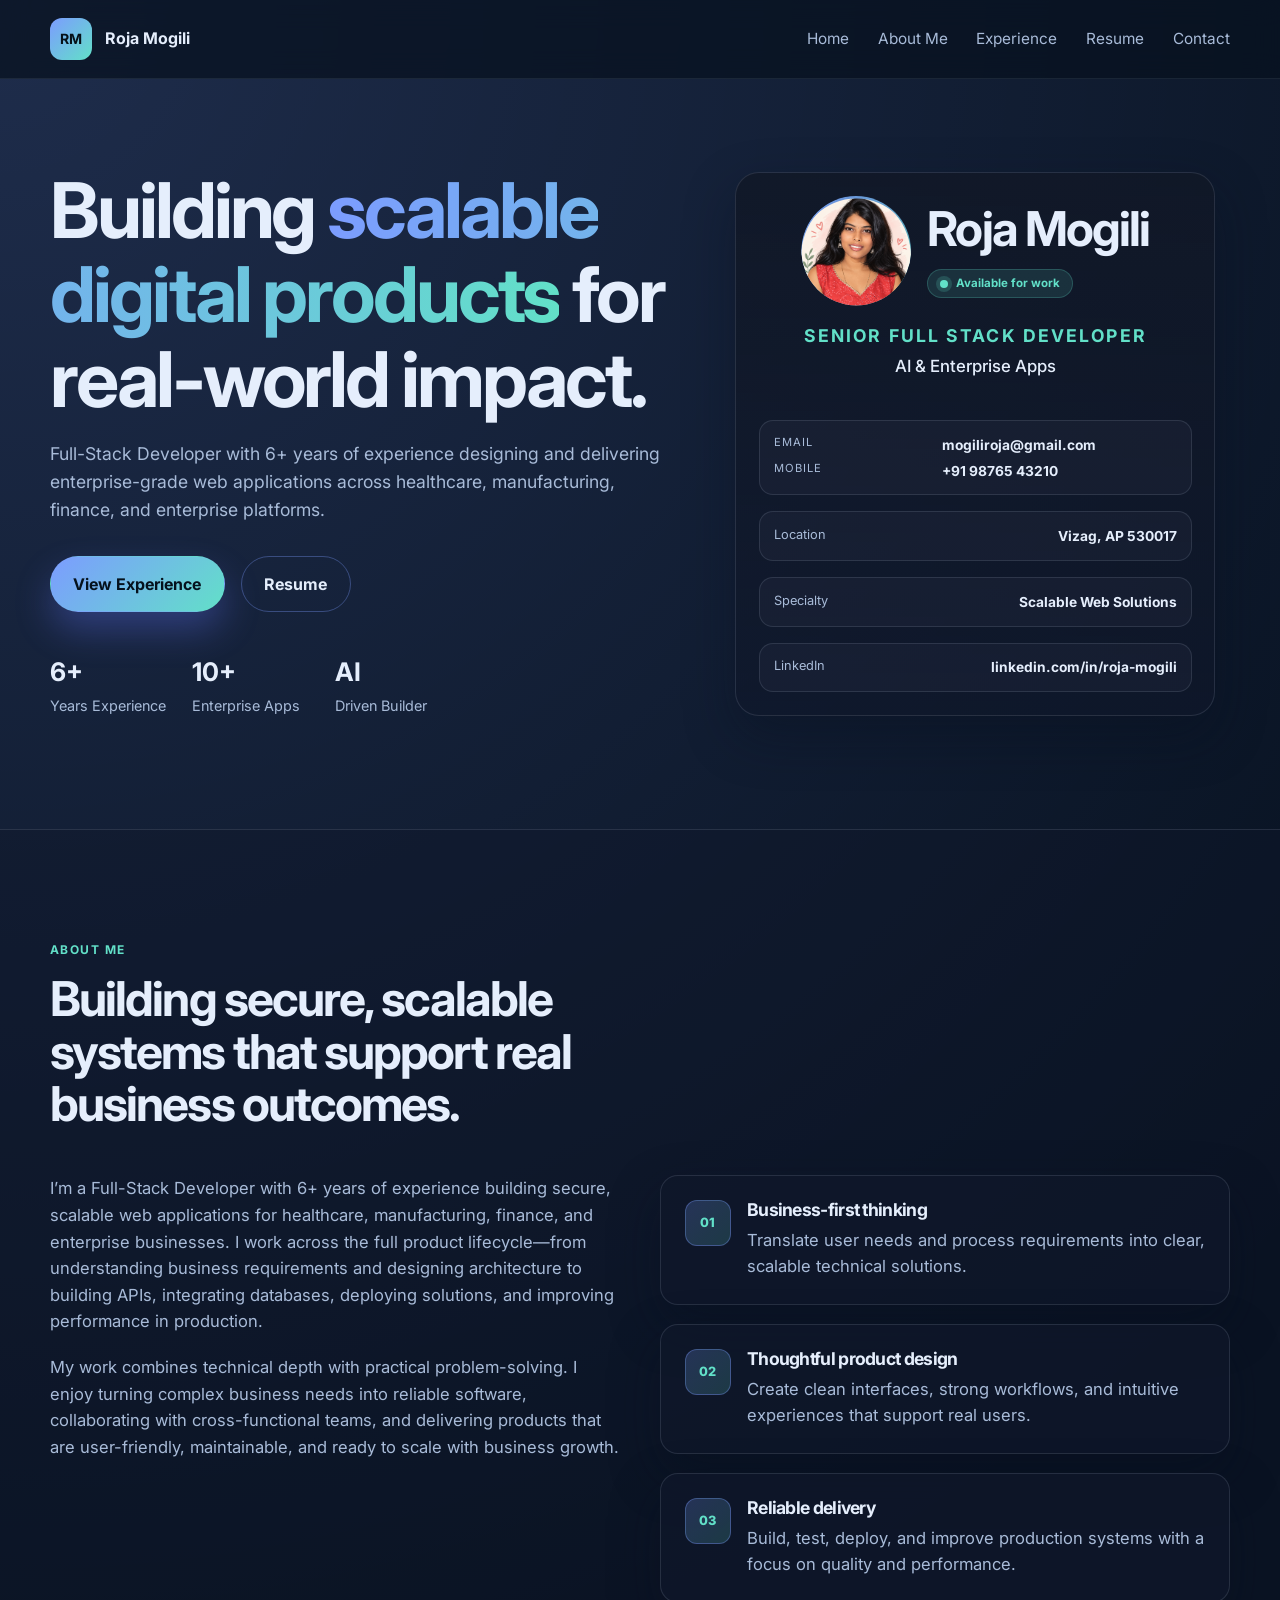
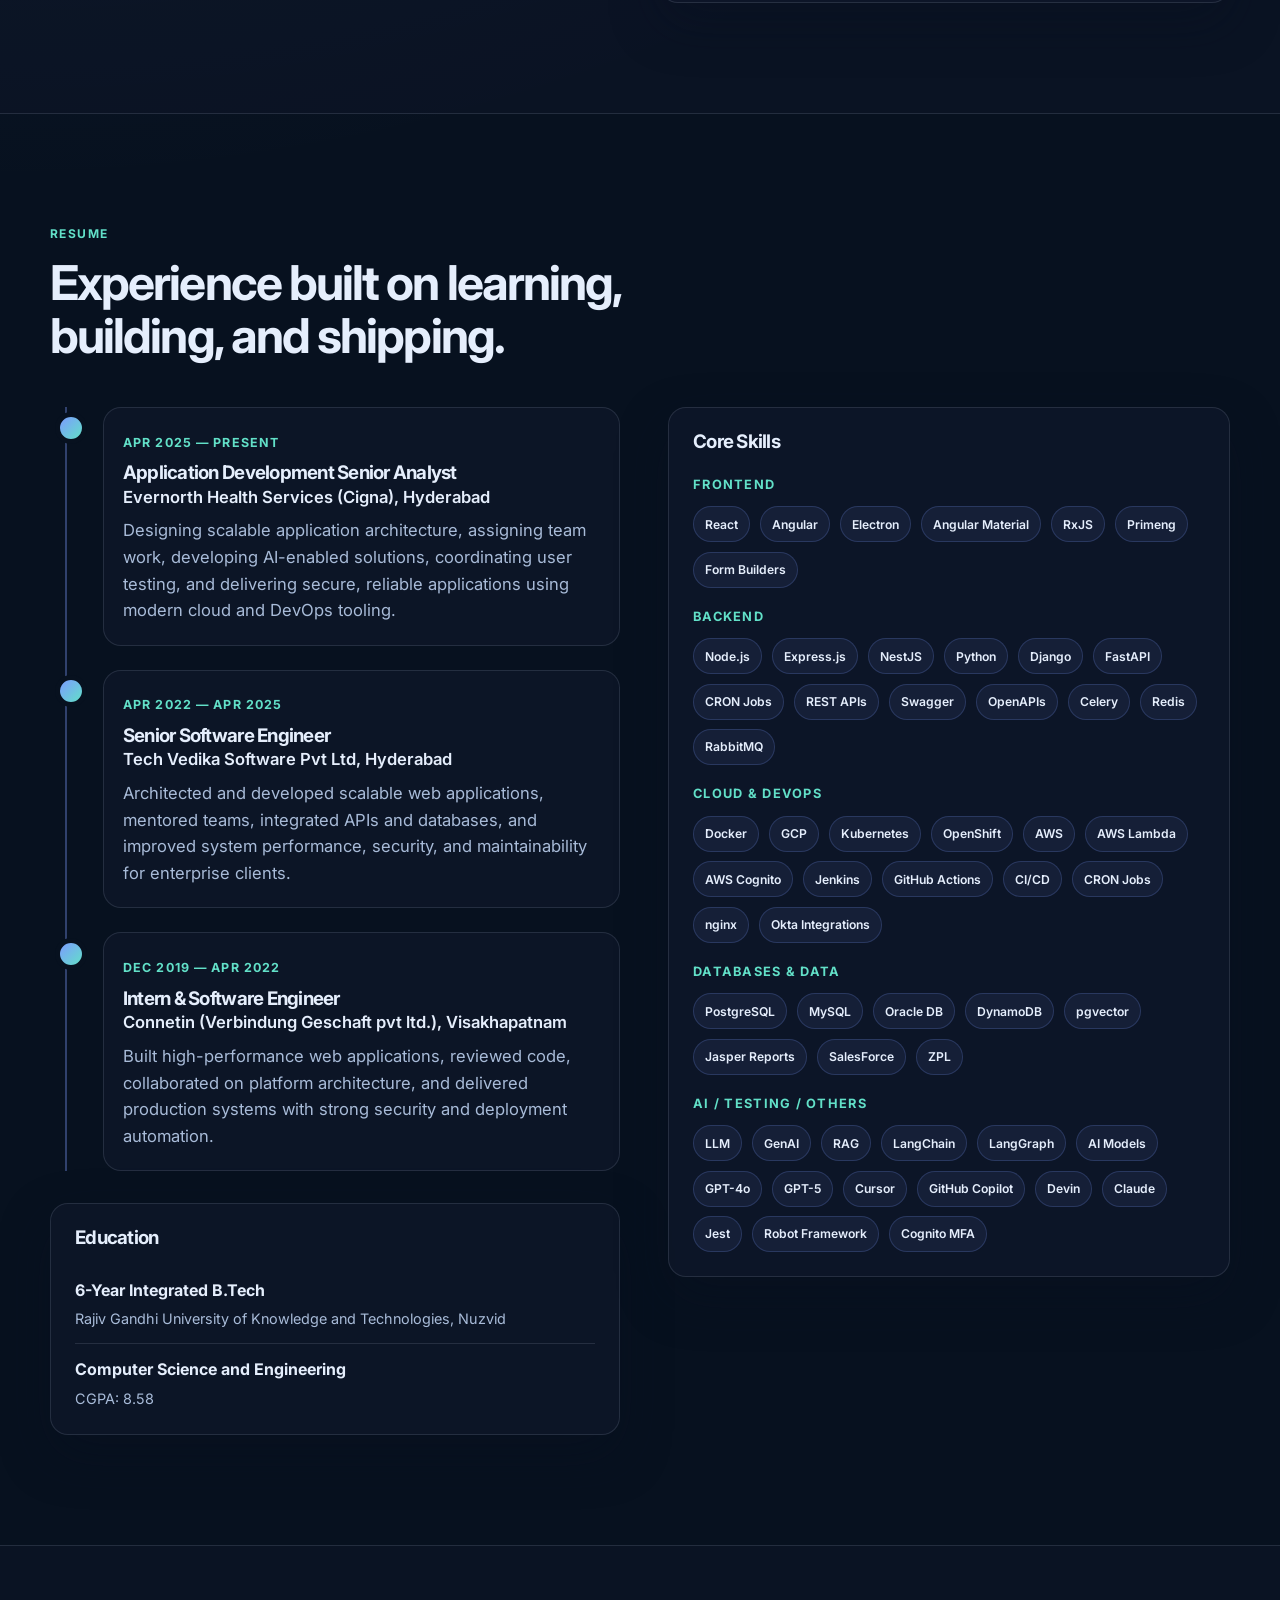
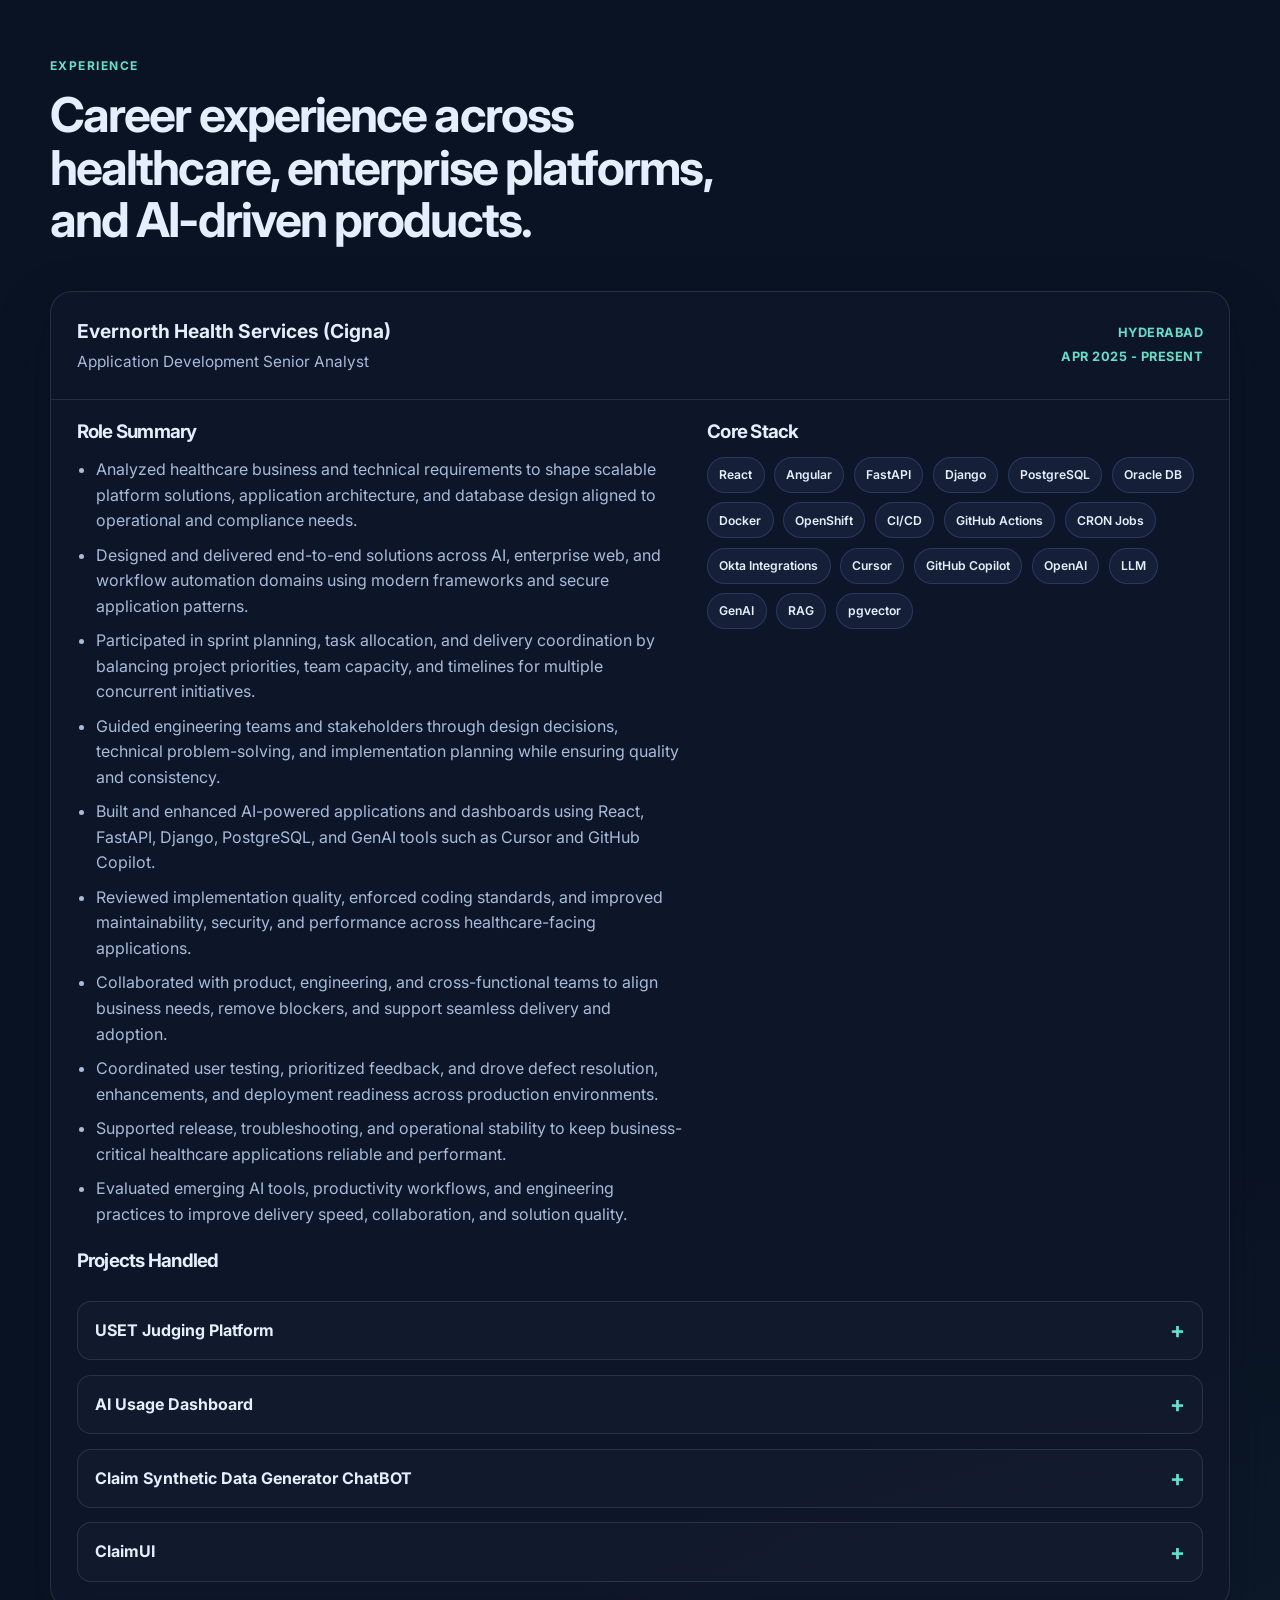
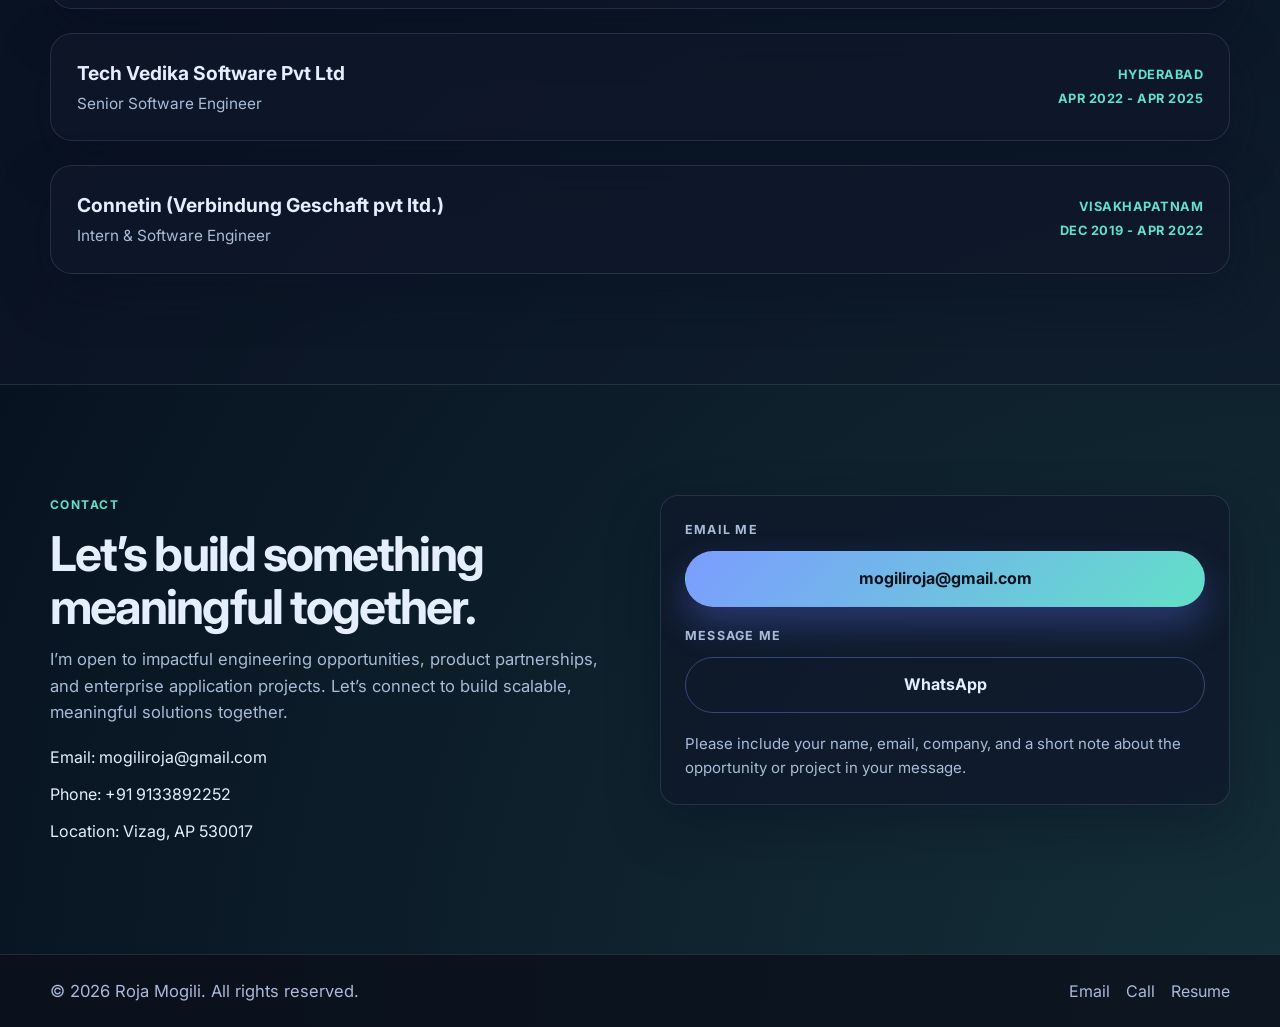
==== index.html @ 39ee2a6b "portfolio changes" ====
<!DOCTYPE html>
<html lang="en">
  <head>
    <meta charset="UTF-8" />
    <meta name="viewport" content="width=device-width, initial-scale=1.0" />
    <meta
      name="description"
      content="Professional portfolio website for a software developer and problem solver."
    />
    <title>Roja Mogili | Portfolio</title>
    <link rel="preconnect" href="https://fonts.googleapis.com" />
    <link rel="preconnect" href="https://fonts.gstatic.com" crossorigin />
    <link
      href="https://fonts.googleapis.com/css2?family=Inter:wght@400;500;600;700;800;900&display=swap"
      rel="stylesheet"
    />
    <link rel="stylesheet" href="styles.css" />
  </head>
  <body>
    <div class="page-shell">
      <header class="site-header">
        <div class="container nav-wrap">
          <a href="#home" class="brand" aria-label="Home">
            <span class="brand-mark">RM</span>
            <span class="brand-text">Roja Mogili</span>
          </a>

          <button class="nav-toggle" aria-label="Toggle menu" aria-expanded="false">
            <span></span>
            <span></span>
            <span></span>
          </button>

          <nav class="site-nav" aria-label="Main navigation">
            <a href="#home">Home</a>
            <a href="#about">About Me</a>
            <a href="#experience">Experience</a>
            <a href="#resume">Resume</a>
            <a href="#contact">Contact</a>
          </nav>
        </div>
      </header>

      <main>
        <section id="home" class="hero section">
          <div class="container hero-grid">
            <div class="hero-copy reveal">
              <h1>
                Building
                <span class="gradient-text">scalable digital products</span>
                for real-world impact.
              </h1>
              <p class="lead">
                Full-Stack Developer with 6+ years of experience designing and delivering
                enterprise-grade web applications across healthcare, manufacturing,
                finance, and enterprise platforms.
              </p>
              <div class="cta-row">
                <a class="button primary" href="#experience">View Experience</a>
                <a class="button secondary" href="files/Roja Mogili Resume.pdf" target="_blank" rel="noopener noreferrer">Resume</a>
              </div>
              <ul class="mini-stats" aria-label="Quick stats">
                <li><strong>6+</strong><span>Years Experience</span></li>
                <li><strong>10+</strong><span>Enterprise Apps</span></li>
                <li><strong>AI</strong><span>Driven Builder</span></li>
              </ul>
            </div>

            <div class="hero-card reveal">
              <div class="profile-card">
                <div class="profile-identity">
                  <div class="avatar-wrap">
                    <div class="avatar-circle">
                      <img
                        src="files/profile.png"
                        alt="Roja Mogili profile"
                        class="avatar-image"
                      />
                    </div>
                  </div>
                  <div class="profile-text-wrap">
                    <h2>Roja Mogili</h2>
                    <span class="profile-badge">
                      <span class="status-dot"></span>
                      Available for work
                    </span>
                  </div>
                </div>
                <div class="hero-role-wrap">
                    <p class="eyebrow hero-role">Senior Full Stack Developer</p>
                    <p class="hero-subrole mb-25">AI &amp; Enterprise Apps</p>
                </div>
                <div class="card-details">
                  <div class="communication-card">
                    <div class="communication-pair">
                      <div>
                        <small>Email</small>
                        <small>Mobile</small>
                      </div>
                      <div>
                        <strong>mogiliroja@gmail.com</strong>
                        <strong>+91 98765 43210</strong>
                      </div>
                    </div>
                  </div>
                  <div>
                    <span>Location</span>
                    <strong>Vizag, AP 530017</strong>
                  </div>
                  <div>
                    <span>Specialty</span>
                    <strong>Scalable Web Solutions</strong>
                  </div>
                  <div>
                    <span>LinkedIn</span>
                    <strong>linkedin.com/in/roja-mogili</strong>
                  </div>
                </div>
              </div>
            </div>
          </div>
        </section>

        <section id="about" class="section alt-section">
          <div class="container">
            <div class="section-heading reveal">
              <p class="eyebrow">About Me</p>
              <h2>Building secure, scalable systems that support real business outcomes.</h2>
            </div>

            <div class="about-grid">
              <div class="about-copy reveal">
                <p>
                  I’m a Full-Stack Developer with 6+ years of experience building secure,
                  scalable web applications for healthcare, manufacturing, finance, and
                  enterprise businesses. I work across the full product lifecycle—from
                  understanding business requirements and designing architecture to building
                  APIs, integrating databases, deploying solutions, and improving performance
                  in production.
                </p>
                <p>
                  My work combines technical depth with practical problem-solving. I enjoy
                  turning complex business needs into reliable software, collaborating with
                  cross-functional teams, and delivering products that are user-friendly,
                  maintainable, and ready to scale with business growth.
                </p>
              </div>

              <div class="about-highlights reveal">
                <div class="highlight-card">
                  <span class="icon">01</span>
                  <div class="highlight-content">
                    <h3>Business-first thinking</h3>
                    <p>Translate user needs and process requirements into clear, scalable technical solutions.</p>
                  </div>
                </div>
                <div class="highlight-card">
                  <span class="icon">02</span>
                  <div class="highlight-content">
                    <h3>Thoughtful product design</h3>
                    <p>Create clean interfaces, strong workflows, and intuitive experiences that support real users.</p>
                  </div>
                </div>
                <div class="highlight-card">
                  <span class="icon">03</span>
                  <div class="highlight-content">
                    <h3>Reliable delivery</h3>
                    <p>Build, test, deploy, and improve production systems with a focus on quality and performance.</p>
                  </div>
                </div>
              </div>
            </div>
          </div>
        </section>

        <section id="resume" class="section">
          <div class="container">
            <div class="section-heading reveal">
              <p class="eyebrow">Resume</p>
              <h2>Experience built on learning, building, and shipping.</h2>
            </div>

            <div class="resume-layout">
              <div class="resume-main reveal">
                <div class="timeline">
                  <div class="timeline-item">
                    <div class="timeline-dot"></div>
                    <div class="timeline-content">
                      <span class="date">Apr 2025 — Present</span>
                      <h3>Application Development Senior Analyst</h3>
                      <p class="company">Evernorth Health Services (Cigna), Hyderabad</p>
                      <p>
                        Designing scalable application architecture, assigning team work,
                        developing AI-enabled solutions, coordinating user testing, and
                        delivering secure, reliable applications using modern cloud and DevOps tooling.
                      </p>
                    </div>
                  </div>

                  <div class="timeline-item">
                    <div class="timeline-dot"></div>
                    <div class="timeline-content">
                      <span class="date">Apr 2022 — Apr 2025</span>
                      <h3>Senior Software Engineer</h3>
                      <p class="company">Tech Vedika Software Pvt Ltd, Hyderabad</p>
                      <p>
                        Architected and developed scalable web applications, mentored teams,
                        integrated APIs and databases, and improved system performance, security,
                        and maintainability for enterprise clients.
                      </p>
                    </div>
                  </div>

                  <div class="timeline-item">
                    <div class="timeline-dot"></div>
                    <div class="timeline-content">
                      <span class="date">Dec 2019 — Apr 2022</span>
                      <h3>Intern & Software Engineer</h3>
                      <p class="company">Connetin (Verbindung Geschaft pvt ltd.), Visakhapatnam</p>
                      <p>
                        Built high-performance web applications, reviewed code, collaborated on
                        platform architecture, and delivered production systems with strong
                        security and deployment automation.
                      </p>
                    </div>
                  </div>
                </div>

                <div class="education-card">
                  <h3>Education</h3>
                  <div class="education-item">
                    <strong>6-Year Integrated B.Tech</strong>
                    <span>Rajiv Gandhi University of Knowledge and Technologies, Nuzvid</span>
                  </div>
                  <div class="education-item">
                    <strong>Computer Science and Engineering</strong>
                    <span>CGPA: 8.58</span>
                  </div>
                </div>
              </div>

              <aside class="resume-side reveal">
                <div class="skill-box">
                  <h3>Core Skills</h3>

                  <div class="skill-groups">
                    <div class="skill-group">
                      <h4>Frontend</h4>
                      <div class="tags">
                        <span>React</span>
                        <span>Angular</span>
                        <span>Electron</span>
                        <span>Angular Material</span>
                        <span>RxJS</span>
                        <span>Primeng</span>
                        <span>Form Builders</span>
                      </div>
                    </div>

                    <div class="skill-group">
                      <h4>Backend</h4>
                      <div class="tags">
                        <span>Node.js</span>
                        <span>Express.js</span>
                        <span>NestJS</span>
                        <span>Python</span>
                        <span>Django</span>
                        <span>FastAPI</span>
                        <span>CRON Jobs</span>
                        <span>REST APIs</span>
                        <span>Swagger</span>
                        <span>OpenAPIs</span>
                        <span>Celery</span>
                        <span>Redis</span>
                        <span>RabbitMQ</span>
                      </div>
                    </div>

                    <div class="skill-group">
                      <h4>Cloud & DevOps</h4>
                      <div class="tags">
                        <span>Docker</span>
                        <span>GCP</span>
                        <span>Kubernetes</span>
                        <span>OpenShift</span>
                        <span>AWS</span>
                        <span>AWS Lambda</span>
                        <span>AWS Cognito</span>
                        <span>Jenkins</span>
                        <span>GitHub Actions</span>
                        <span>CI/CD</span>
                        <span>CRON Jobs</span>
                        <span>nginx</span>
                        <span>Okta Integrations</span>
                      </div>
                    </div>

                    <div class="skill-group">
                      <h4>Databases & Data</h4>
                      <div class="tags">
                        <span>PostgreSQL</span>
                        <span>MySQL</span>
                        <span>Oracle DB</span>
                        <span>DynamoDB</span>
                        <span>pgvector</span>
                        <span>Jasper Reports</span>
                        <span>SalesForce</span>
                        <span>ZPL</span>
                      </div>
                    </div>

                    <div class="skill-group">
                      <h4>AI / Testing / Others</h4>
                      <div class="tags">
                        <span>LLM</span>
                        <span>GenAI</span>
                        <span>RAG</span>
                        <span>LangChain</span>
                        <span>LangGraph</span>
                        <span>AI Models</span>
                        <span>GPT-4o</span>
                        <span>GPT-5</span>
                        <span>Cursor</span>
                        <span>GitHub Copilot</span>
                        <span>Devin</span>
                        <span>Claude</span>
                        <span>Jest</span>
                        <span>Robot Framework</span>
                        <span>Cognito MFA</span>
                      </div>
                    </div>
                  </div>
                </div>
              </aside>
            </div>
          </div>
        </section>

        <section id="experience" class="section alt-section">
          <div class="container">
            <div class="section-heading reveal">
              <p class="eyebrow">Experience</p>
              <h2>Career experience across healthcare, enterprise platforms, and AI-driven products.</h2>
            </div>

            <div class="experience-list">
              <article class="company-card reveal open">
                <button class="company-header" type="button" aria-expanded="true">
                  <div>
                    <span class="company-name">Evernorth Health Services (Cigna)</span>
                    <span class="company-role">Application Development Senior Analyst</span>
                  </div>
                  <div class="company-meta">
                    <span>Hyderabad</span>
                    <span>Apr 2025 - Present</span>
                  </div>
                </button>

                <div class="company-details">
                  <div class="detail-top">
                    <div class="summary-block">
                      <h3>Role Summary</h3>
                      <ul>
                        <li>Analyzed healthcare business and technical requirements to shape scalable platform solutions, application architecture, and database design aligned to operational and compliance needs.</li>
                        <li>Designed and delivered end-to-end solutions across AI, enterprise web, and workflow automation domains using modern frameworks and secure application patterns.</li>
                        <li>Participated in sprint planning, task allocation, and delivery coordination by balancing project priorities, team capacity, and timelines for multiple concurrent initiatives.</li>
                        <li>Guided engineering teams and stakeholders through design decisions, technical problem-solving, and implementation planning while ensuring quality and consistency.</li>
                        <li>Built and enhanced AI-powered applications and dashboards using React, FastAPI, Django, PostgreSQL, and GenAI tools such as Cursor and GitHub Copilot.</li>
                        <li>Reviewed implementation quality, enforced coding standards, and improved maintainability, security, and performance across healthcare-facing applications.</li>
                        <li>Collaborated with product, engineering, and cross-functional teams to align business needs, remove blockers, and support seamless delivery and adoption.</li>
                        <li>Coordinated user testing, prioritized feedback, and drove defect resolution, enhancements, and deployment readiness across production environments.</li>
                        <li>Supported release, troubleshooting, and operational stability to keep business-critical healthcare applications reliable and performant.</li>
                        <li>Evaluated emerging AI tools, productivity workflows, and engineering practices to improve delivery speed, collaboration, and solution quality.</li>
                      </ul>
                    </div>

                    <div class="summary-block">
                      <h3>Core Stack</h3>
                      <div class="tags">
                        <span>React</span>
                        <span>Angular</span>
                        <span>FastAPI</span>
                        <span>Django</span>
                        <span>PostgreSQL</span>
                        <span>Oracle DB</span>
                        <span>Docker</span>
                        <span>OpenShift</span>
                        <span>CI/CD</span>
                        <span>GitHub Actions</span>
                        <span>CRON Jobs</span>
                        <span>Okta Integrations</span>
                        <span>Cursor</span>
                        <span>GitHub Copilot</span>
                        <span>OpenAI</span>
                        <span>LLM</span>
                        <span>GenAI</span>
                        <span>RAG</span>
                        <span>pgvector</span>
                      </div>
                    </div>
                  </div>

                  <div class="project-panel">
                    <h3>Projects Handled</h3>

                    <div class="project-accordion">
                      <button class="project-toggle" type="button" aria-expanded="false">
                        USET Judging Platform
                      </button>
                      <div class="project-body">
                        <p>
                          USET is an organization-wide event evaluation platform designed to streamline hackathon and
                          event management. It enables admins to create events, manage teams, configure evaluation criteria,
                          and oversee judging workflows, while teams submit project details and judges score submissions using
                          a secure rubric-based process. The platform brings structure, transparency, and accountability to the full event lifecycle.
                        </p>
                        <div class="tags small-tags">
                          <span>React</span>
                          <span>FastAPI</span>
                          <span>Okta Integrations</span>
                          <span>PostgreSQL</span>
                          <span>Docker</span>
                          <span>OpenShift</span>
                          <span>CI/CD</span>
                          <span>CRON Jobs</span>
                          <span>GitHub Actions</span>
                          <span>Cursor</span>
                          <span>GitHub Copilot</span>
                        </div>
                      </div>
                    </div>

                    <div class="project-accordion">
                      <button class="project-toggle" type="button" aria-expanded="false">
                        AI Usage Dashboard
                      </button>
                      <div class="project-body">
                        <p>
                          This dashboard gives organizations visibility into AI tool adoption and productivity across their development teams.
                          It tracks usage metrics for tools such as Cursor, GitHub Copilot, Devin, Claude, and other assistant platforms,
                          while capturing Jira activity, token and session usage, and associated costs. It supports team-level and manager-level
                          reporting to measure productivity gains and optimize AI spending decisions.
                        </p>
                        <div class="tags small-tags">
                          <span>React</span>
                          <span>FastAPI</span>
                          <span>PostgreSQL</span>
                          <span>Docker</span>
                          <span>OpenShift</span>
                          <span>CI/CD</span>
                          <span>GitHub Actions</span>
                          <span>CRON Jobs</span>
                          <span>Cursor</span>
                          <span>GitHub Copilot</span>
                        </div>
                      </div>
                    </div>

                    <div class="project-accordion">
                      <button class="project-toggle" type="button" aria-expanded="false">
                        Claim Synthetic Data Generator ChatBOT
                      </button>
                      <div class="project-body">
                        <p>
                          This AI-powered healthcare solution generates realistic synthetic claims data based on user prompts while maintaining
                          HIPAA-aligned privacy standards. It creates synthetic member, provider, and claim records for testing and development,
                          helping teams build and validate healthcare workflows without using real patient data. The solution uses LLMs, retrieval
                          augmentation, and GenAI workflows to deliver context-aware and customized synthetic claim scenarios.
                        </p>
                        <div class="tags small-tags">
                          <span>Django</span>
                          <span>OpenShift</span>
                          <span>Docker</span>
                          <span>CI/CD</span>
                          <span>PostgreSQL</span>
                          <span>pgvector</span>
                          <span>RAG</span>
                          <span>OpenAPIs</span>
                          <span>LLM</span>
                          <span>GenAI</span>
                          <span>LangChain</span>
                          <span>LangGraph</span>
                          <span>GPT-4o</span>
                          <span>GPT-5</span>
                          <span>GitHub Actions</span>
                          <span>Cursor</span>
                          <span>GitHub Copilot</span>
                        </div>
                      </div>
                    </div>

                    <div class="project-accordion">
                      <button class="project-toggle" type="button" aria-expanded="false">
                        ClaimUI
                      </button>
                      <div class="project-body">
                        <p>
                          ClaimUI is a healthcare claims management platform focused on accurate claim creation, processing, and status tracking.
                          It handles member and provider information, supports accepted, rejected, and resubmission flows, and ensures workflows align
                          with HIPAA compliance requirements. It streamlines operations for healthcare claim teams while improving transparency and claim accuracy.
                        </p>
                        <div class="tags small-tags">
                          <span>Angular</span>
                          <span>Django</span>
                          <span>PostgreSQL</span>
                          <span>Oracle DB</span>
                          <span>Docker</span>
                          <span>OpenShift</span>
                          <span>Okta Integrations</span>
                          <span>Form Builders</span>
                          <span>Robot Framework</span>
                          <span>GitHub Copilot</span>
                        </div>
                      </div>
                    </div>
                  </div>
                </div>
              </article>

              <article class="company-card reveal">
                <button class="company-header" type="button" aria-expanded="false">
                  <div>
                    <span class="company-name">Tech Vedika Software Pvt Ltd</span>
                    <span class="company-role">Senior Software Engineer</span>
                  </div>
                  <div class="company-meta">
                    <span>Hyderabad</span>
                    <span>Apr 2022 - Apr 2025</span>
                  </div>
                </button>

                <div class="company-details">
                  <div class="detail-top">
                    <div class="summary-block">
                      <h3>Role Summary</h3>
                      <ul>
                        <li>Worked closely with clients and internal teams to translate business requirements into scalable enterprise web solutions and technical delivery plans.</li>
                        <li>Architected and developed robust applications with clean code structure, reusable components, and maintainable backend services across multiple client workflows.</li>
                        <li>Led feature development, technical design discussions, and hands-on implementation for Angular and Node.js-based products with secure integration patterns.</li>
                        <li>Mentored junior developers, supported code quality initiatives, and conducted detailed code reviews to improve consistency, performance, and maintainability.</li>
                        <li>Integrated APIs, cloud services, databases, and external systems such as AWS Cognito, Lambda, Redis, RabbitMQ, and Salesforce for production-ready solutions.</li>
                        <li>Coordinated task breakdown, delivery tracking, and issue resolution to keep development work aligned with milestones and stakeholder expectations.</li>
                        <li>Optimized application performance, scalability, and operational reliability while maintaining compliance-focused security and deployment standards.</li>
                        <li>Collaborated across teams to resolve technical blockers, validate requirements, and ensure smooth handoff between development, QA, and deployment stages.</li>
                        <li>Supported bug fixes, production troubleshooting, and continuous improvement activities that enhanced user experience and system stability.</li>
                        <li>Evaluated new tools and engineering practices to improve delivery efficiency, reduce effort, and strengthen enterprise solution quality.</li>
                      </ul>
                    </div>

                    <div class="summary-block">
                      <h3>Core Stack</h3>
                      <div class="tags">
                        <span>Angular</span>
                        <span>Angular Material</span>
                        <span>Node.js</span>
                        <span>Express.js</span>
                        <span>PostgreSQL</span>
                        <span>Redis</span>
                        <span>RabbitMQ</span>
                        <span>Docker</span>
                        <span>Jest</span>
                        <span>AWS Cognito</span>
                        <span>DynamoDB</span>
                        <span>AWS Lambda</span>
                        <span>CRON Jobs</span>
                        <span>Cognito MFA</span>
                        <span>SAML</span>
                        <span>SalesForce</span>
                        <span>Form Builders</span>
                      </div>
                    </div>
                  </div>

                  <div class="project-panel">
                    <h3>Projects Handled</h3>

                    <div class="project-accordion">
                      <button class="project-toggle" type="button" aria-expanded="false">
                        Accushield Dashboard
                      </button>
                      <div class="project-body">
                        <p>
                          Accushield is a visitor and entry management system built for senior living communities,
                          skilled nursing facilities, and hospitals. It streamlines visitor sign-ins, tracks third-party caregivers and vendors,
                          enforces credentialing standards, and improves security and accessibility through seamless web and mobile-friendly workflows.
                          The platform supports compliance-driven operational processes while giving staff better visibility and control over who enters the facility.
                        </p>
                        <div class="tags small-tags">
                          <span>Angular</span>
                          <span>Angular Material</span>
                          <span>Node.js</span>
                          <span>Express.js</span>
                          <span>Redis</span>
                          <span>RabbitMQ</span>
                          <span>PostgreSQL</span>
                          <span>AWS Cognito</span>
                          <span>DynamoDB</span>
                          <span>AWS Lambda</span>
                          <span>CRON Jobs</span>
                          <span>Cognito MFA</span>
                          <span>SAML</span>
                          <span>SalesForce</span>
                          <span>Form Builders</span>
                        </div>
                      </div>
                    </div>

                    <div class="project-accordion">
                      <button class="project-toggle" type="button" aria-expanded="false">
                        Armory (Admin Portal)
                      </button>
                      <div class="project-body">
                        <p>
                          Armory is an administrative portal designed to manage operational workflows, internal forms,
                          and business processes through a streamlined admin experience. It enables teams to configure,
                          monitor, and oversee core operational tasks while maintaining efficient data handling and
                          process visibility across the organization. The portal is built for fast internal operations,
                          better governance, and easier management of day-to-day admin activities.
                        </p>
                        <div class="tags small-tags">
                          <span>Angular</span>
                          <span>Angular Material</span>
                          <span>Node.js</span>
                          <span>Express.js</span>
                          <span>Redis</span>
                          <span>RabbitMQ</span>
                          <span>PostgreSQL</span>
                          <span>Form Builders</span>
                          <span>Sales Force Integration</span>
                          <span>Docker</span>
                        </div>
                      </div>
                    </div>
                  </div>
                </div>
              </article>

              <article class="company-card reveal">
                <button class="company-header" type="button" aria-expanded="false">
                  <div>
                    <span class="company-name">Connetin (Verbindung Geschaft pvt ltd.)</span>
                    <span class="company-role">Intern & Software Engineer</span>
                  </div>
                  <div class="company-meta">
                    <span>Visakhapatnam</span>
                    <span>Dec 2019 - Apr 2022</span>
                  </div>
                </button>

                <div class="company-details">
                  <div class="detail-top">
                    <div class="summary-block">
                      <h3>Role Summary</h3>
                      <ul>
                        <li>Built and maintained scalable full-stack web applications for business and customer-facing platforms while translating requirements into practical, production-ready solutions.</li>
                        <li>Worked on frontend and backend development using React, Angular, Node.js, Django, and database technologies to deliver reliable end-to-end functionality.</li>
                        <li>Participated in requirement understanding, feature planning, and implementation while collaborating closely with cross-functional teams to keep delivery aligned with goals.</li>
                        <li>Reviewed code, supported debugging, and improved application quality by addressing performance, usability, security, and deployment concerns.</li>
                        <li>Integrated APIs, messaging systems, cloud services, and data layers to create resilient and scalable application workflows.</li>
                        <li>Helped maintain deployment pipelines, infrastructure stability, and production support activities while improving operational confidence in projects.</li>
                        <li>Learned and applied best practices in architecture, testing, and software engineering while contributing across multiple application modules.</li>
                        <li>Handled bug fixing, enhancements, and system updates to improve application reliability and maintainability over time.</li>
                        <li>Collaborated with teammates to resolve issues quickly, share technical knowledge, and strengthen the delivery process across the team.</li>
                        <li>Gained hands-on experience in full-stack engineering, team collaboration, and the practical delivery of real-world web products in a growing environment.</li>
                      </ul>
                    </div>

                    <div class="summary-block">
                      <h3>Core Stack</h3>
                      <div class="tags">
                        <span>React</span>
                        <span>TypeScript</span>
                        <span>Angular</span>
                        <span>RxJS</span>
                        <span>Primeng</span>
                        <span>Electron</span>
                        <span>Node.js</span>
                        <span>Express.js</span>
                        <span>NestJS</span>
                        <span>Python</span>
                        <span>Django</span>
                        <span>MySQL</span>
                        <span>PostgreSQL</span>
                        <span>Jasper Reports</span>
                        <span>RabbitMQ</span>
                        <span>Redis</span>
                        <span>Celery</span>
                        <span>CRON Jobs</span>
                        <span>Docker</span>
                        <span>Kubernetes</span>
                        <span>GCP</span>
                        <span>Jenkins</span>
                        <span>Jest</span>
                        <span>CI/CD</span>
                        <span>Keycloak</span>
                        <span>nginx</span>
                        <span>Load Balancer</span>
                      </div>
                    </div>
                  </div>

                  <div class="project-panel">
                    <h3>Projects Handled</h3>

                    <div class="project-accordion">
                      <button class="project-toggle" type="button" aria-expanded="false">
                        Connetin
                      </button>
                      <div class="project-body">
                        <p>
                          Connetin is a company website built to provide a secure and user-friendly digital platform for customers and employees.
                          It includes user registration and login, a dynamic product feed, company information, employee details, a career portal,
                          and secure billing address management. The solution focuses on trust, usability, and streamlined access to business information.
                        </p>
                        <div class="tags small-tags">
                          <span>React</span>
                          <span>TypeScript</span>
                          <span>Python</span>
                          <span>Django</span>
                          <span>MySQL</span>
                          <span>Docker</span>
                          <span>Jenkins</span>
                          <span>GCP</span>
                          <span>Kubernetes</span>
                          <span>nginx</span>
                          <span>Load Balancer</span>
                        </div>
                      </div>
                    </div>

                    <div class="project-accordion">
                      <button class="project-toggle" type="button" aria-expanded="false">
                        ConnetinBot
                      </button>
                      <div class="project-body">
                        <p>
                          ConnetinBot is a full production monitoring and management solution for cylinder manufacturing. It covers the entire lifecycle from
                          raw material procurement and manufacturing stages to sales tracking, helping teams monitor production progress, manage workflows,
                          and maintain end-to-end visibility across the business. The platform brings operational control to manufacturing and supply-chain processes.
                        </p>
                        <div class="tags small-tags">
                          <span>Angular</span>
                          <span>RxJS</span>
                          <span>Primeng</span>
                          <span>Node.js</span>
                          <span>Trail.js</span>
                          <span>NestJS</span>
                          <span>Python</span>
                          <span>Django</span>
                          <span>RabbitMQ</span>
                          <span>Redis</span>
                          <span>Keycloak</span>
                          <span>Celery</span>
                          <span>Jasper Reports</span>
                          <span>ZPL</span>
                          <span>PostgreSQL</span>
                          <span>Docker</span>
                          <span>Jenkins</span>
                          <span>GCP</span>
                          <span>Kubernetes</span>
                        </div>
                      </div>
                    </div>

                    <div class="project-accordion">
                      <button class="project-toggle" type="button" aria-expanded="false">
                        BIS of ConnetinBot
                      </button>
                      <div class="project-body">
                        <p>
                          The BIS Project is a quality testing application designed for cylinder certification. It supports test management,
                          validates product quality against BIS (Bureau of Indian Standards) requirements, and helps teams maintain compliance-driven
                          manufacturing processes. The solution improves traceability and ensures quality standards are consistently reviewed and documented.
                        </p>
                        <div class="tags small-tags">
                          <span>Angular</span>
                          <span>RxJS</span>
                          <span>Primeng</span>
                          <span>NestJS</span>
                          <span>Python</span>
                          <span>Django</span>
                          <span>Docker</span>
                          <span>CI/CD</span>
                          <span>Jenkins</span>
                          <span>GCP</span>
                          <span>Kubernetes</span>
                          <span>PostgreSQL</span>
                        </div>
                      </div>
                    </div>

                    <div class="project-accordion">
                      <button class="project-toggle" type="button" aria-expanded="false">
                        AT/BT Machine Data Sync
                      </button>
                      <div class="project-body">
                        <p>
                          AT/BT Machine Sync is a desktop application built for cylinder manufacturing quality testing. It provides secure authentication and authorization for users,
                          captures live machine test data as soon as an AT/BT test starts, and syncs the results to the central database through APIs connected to a Django backend.
                          The application continuously monitors production testing activity and pushes real-time test details to the BIS application for the specific batch being processed.
                        </p>
                        <p>
                          This enables production teams to view live testing progress, quality status, and batch-level compliance information in one place. If both AT and BT tests pass,
                          the system marks the batch as ready for certification and the batch cylinders can move forward for sale or real-world use. The solution improves traceability,
                          reduces manual data entry, and keeps production and compliance teams aligned in real time.
                        </p>
                        <div class="tags small-tags">
                          <span>Electron</span>
                          <span>Python</span>
                          <span>Django</span>
                          <span>JWT</span>
                          <span>Authorization</span>
                          <span>REST APIs</span>
                          <span>Live Data Sync</span>
                          <span>PostgreSQL</span>
                          <span>Desktop App</span>
                          <span>Production Tracking</span>
                        </div>
                      </div>
                    </div>

                    <div class="project-accordion">
                      <button class="project-toggle" type="button" aria-expanded="false">
                        SA Banking Application
                      </button>
                      <div class="project-body">
                        <p>
                          SA is a banking application built to manage and verify loan documents with greater accuracy and efficiency.
                          It digitizes the document-handling process, reduces manual effort, and helps teams process financial records in a more structured and reliable way.
                        </p>
                        <div class="tags small-tags">
                          <span>Angular</span>
                          <span>Node.js</span>
                          <span>Express.js</span>
                          <span>MySQL</span>
                          <span>Docker</span>
                          <span>CI/CD</span>
                          <span>GCP</span>
                          <span>Kubernetes</span>
                        </div>
                      </div>
                    </div>
                  </div>
                </div>
              </article>
            </div>
          </div>
        </section>

        <section id="contact" class="section contact-section">
          <div class="container contact-grid">
            <div class="contact-copy reveal">
              <p class="eyebrow">Contact</p>
              <h2>Let’s build something meaningful together.</h2>
              <p>
                I’m open to impactful engineering opportunities, product partnerships,
                and enterprise application projects. Let’s connect to build scalable,
                meaningful solutions together.
              </p>
              <ul class="contact-list">
                <li>Email: mogiliroja@gmail.com</li>
                <li>Phone: +91 9133892252</li>
                <li>Location: Vizag, AP 530017</li>
              </ul>
            </div>

            <div class="contact-panel reveal">
              <div class="contact-action">
                <span class="contact-label">Email me</span>
                <a class="button primary" href="mailto:mogiliroja@gmail.com?subject=Portfolio%20Inquiry&body=Hello%20Roja,%0A%0APlease%20share%20the%20details%20about%20the%20role%20or%20project.%0A%0AName:%0AEmail:%0ACompany:%0AProject%20or%20role%20details:%0A">mogiliroja@gmail.com</a>
              </div>

              <div class="contact-action">
                <span class="contact-label">Message me</span>
                <a class="button secondary" href="https://wa.me/919133892252?text=Hello%20Roja,%0A%0AI%20want%20to%20connect%20about%20a%20role%20or%20project.%0A%0AName:%0AEmail:%0ACompany:%0AProject%20details:%0A" target="_blank" rel="noopener noreferrer">WhatsApp</a>
              </div>

              <p class="contact-note">
                Please include your name, email, company, and a short note about the opportunity or project in your message.
              </p>
            </div>
          </div>
        </section>
      </main>

      <footer class="site-footer">
        <div class="container footer-wrap">
          <p>© <span id="year"></span> Roja Mogili. All rights reserved.</p>
          <div class="socials">
            <a href="mailto:mogiliroja@gmail.com">Email</a>
            <a href="tel:+919133892252">Call</a>
            <a href="files/Roja Mogili Resume.pdf" target="_blank" rel="noopener noreferrer">Resume</a>
          </div>
        </div>
      </footer>
    </div>

    <script src="script.js"></script>
  </body>
</html>
---- styles.css ----
:root {
  --bg: #07111f;
  --bg-soft: #0d1b2a;
  --panel: rgba(15, 23, 42, 0.72);
  --panel-strong: #111c2d;
  --card: #111827;
  --line: rgba(148, 163, 184, 0.18);
  --text: #e5eefc;
  --muted: #a8bbd8;
  --primary: #7c9cff;
  --primary-strong: #4f7cff;
  --accent: #62e0c8;
  --highlight: #f9c74f;
  --shadow: 0 20px 50px rgba(8, 15, 31, 0.38);
  --radius-lg: 24px;
  --radius-md: 18px;
  --radius-sm: 12px;
  --container: 1180px;
}

* {
  box-sizing: border-box;
  margin: 0;
  padding: 0;
}

html {
  scroll-behavior: smooth;
}

body {
  font-family: "Inter", sans-serif;
  background:
    radial-gradient(circle at top left, rgba(124, 156, 255, 0.2), transparent 30%),
    radial-gradient(circle at bottom right, rgba(98, 224, 200, 0.15), transparent 25%),
    var(--bg);
  color: var(--text);
  line-height: 1.6;
  overflow-x: hidden;
}

img {
  max-width: 100%;
  display: block;
}

a {
  color: inherit;
  text-decoration: none;
}

button,
input,
textarea {
  font: inherit;
}

.page-shell {
  min-height: 100vh;
}

.container {
  width: min(var(--container), calc(100% - 2rem));
  margin: 0 auto;
}

.section {
  padding: 110px 0;
}

.alt-section {
  background: rgba(15, 23, 42, 0.42);
  border-top: 1px solid var(--line);
  border-bottom: 1px solid var(--line);
}

.section-heading {
  max-width: 680px;
  margin-bottom: 44px;
}

.eyebrow {
  color: var(--accent);
  font-weight: 700;
  letter-spacing: 0.12em;
  text-transform: uppercase;
  font-size: 0.75rem;
  margin-bottom: 14px;
}

.hero-role-wrap {
  display: grid;
  gap: 0.2rem;
}

.hero-role {
  margin: 0;
  font-size: 1.1rem;
  letter-spacing: 0.12em;
}

.hero-subrole {
  margin: 0;
  font-size: 1.05rem;
  font-weight: 500;
  color: var(--text);
}

h1,
h2,
h3 {
  line-height: 1.1;
  letter-spacing: -0.04em;
}

h1 {
  font-size: clamp(2.8rem, 6vw, 5rem);
  margin-bottom: 1.1rem;
}

h2 {
  font-size: clamp(2rem, 4vw, 3rem);
  margin-bottom: 0.8rem;
}

p {
  color: var(--muted);
  font-size: 1.04rem;
}

.gradient-text {
  background: linear-gradient(90deg, var(--primary) 0%, var(--accent) 100%);
  -webkit-background-clip: text;
  background-clip: text;
  color: transparent;
}

.site-header {
  position: sticky;
  top: 0;
  z-index: 30;
  backdrop-filter: blur(14px);
  background: rgba(7, 17, 31, 0.72);
  border-bottom: 1px solid rgba(148, 163, 184, 0.12);
}

.nav-wrap {
  position: relative;
  display: flex;
  align-items: center;
  justify-content: space-between;
  min-height: 78px;
}

.brand {
  display: inline-flex;
  align-items: center;
  gap: 0.8rem;
  font-weight: 700;
}

.brand-mark {
  display: inline-grid;
  place-items: center;
  width: 42px;
  height: 42px;
  border-radius: 12px;
  background: linear-gradient(135deg, var(--primary), var(--accent));
  color: #061119;
  font-size: 0.88rem;
}

.site-nav {
  display: flex;
  align-items: center;
  gap: 1.8rem;
}

.site-nav a {
  font-size: 0.96rem;
  color: var(--muted);
  transition: color 0.25s ease;
}

.site-nav a:hover,
.site-nav a:focus-visible {
  color: var(--text);
}

.nav-toggle {
  display: none;
  flex-direction: column;
  justify-content: center;
  gap: 0.28rem;
  width: 46px;
  height: 46px;
  border: 1px solid var(--line);
  border-radius: 12px;
  background: transparent;
  cursor: pointer;
}

.nav-toggle span {
  display: block;
  width: 22px;
  height: 2px;
  border-radius: 2px;
  margin: 0 auto;
  background: var(--text);
}

.hero {
  padding-top: 90px;
}

.hero-grid {
  display: grid;
  grid-template-columns: 1.1fr 0.9fr;
  align-items: center;
  gap: 3rem;
}

.lead {
  max-width: 620px;
  margin-bottom: 2rem;
  font-size: 1.1rem;
}

.cta-row {
  display: flex;
  flex-wrap: wrap;
  gap: 1rem;
  margin-bottom: 2.5rem;
}

.button {
  display: inline-flex;
  align-items: center;
  justify-content: center;
  padding: 0.88rem 1.4rem;
  border-radius: 999px;
  border: 1px solid transparent;
  font-weight: 700;
  transition: transform 0.22s ease, box-shadow 0.22s ease, border-color 0.22s ease;
}

.button:hover,
.button:focus-visible {
  transform: translateY(-1px);
}

.button.primary {
  background: linear-gradient(135deg, var(--primary), var(--accent));
  color: #05121d;
  box-shadow: 0 18px 36px rgba(99, 117, 255, 0.32);
}

.button.secondary {
  background: transparent;
  border-color: rgba(124, 156, 255, 0.35);
  color: var(--text);
}

.mini-stats {
  list-style: none;
  display: flex;
  flex-wrap: wrap;
  gap: 1.4rem;
}

.mini-stats li {
  min-width: 120px;
}

.mini-stats strong {
  display: block;
  font-size: 1.6rem;
  color: var(--text);
}

.mini-stats span {
  color: var(--muted);
  font-size: 0.9rem;
}

.hero-card {
  display: flex;
  justify-content: center;
}

.profile-card {
  width: min(100%, 480px);
  position: relative;
  padding: 1.4rem;
  border-radius: var(--radius-lg);
  background: linear-gradient(180deg, rgba(17, 24, 39, 0.88), rgba(15, 23, 42, 0.65));
  border: 1px solid var(--line);
  box-shadow: var(--shadow);
}

.profile-identity {
  display: flex;
  align-items: center;
  justify-content: center;
  gap: 1rem;
  margin-bottom: 1rem;
}

.profile-text-wrap {
  display: grid;
  gap: 0.45rem;
  text-align: left;
}

.profile-text-wrap h2 {
  margin: 0;
  text-align: left;
}

.profile-badge {
  display: inline-flex;
  align-items: center;
  gap: 0.45rem;
  width: fit-content;
  padding: 0.4rem 0.75rem;
  border-radius: 999px;
  background: rgba(98, 224, 200, 0.12);
  border: 1px solid rgba(98, 224, 200, 0.22);
  color: var(--accent);
  font-size: 0.72rem;
  font-weight: 700;
  line-height: 1.2;
}

.status-dot {
  width: 8px;
  height: 8px;
  border-radius: 50%;
  background: var(--accent);
  box-shadow: 0 0 0 4px rgba(98, 224, 200, 0.18);
}

.avatar-wrap {
  display: flex;
  justify-content: center;
  position: relative;
}

.avatar-circle {
  display: grid;
  place-items: center;
  width: 110px;
  height: 110px;
  min-width: 110px;
  min-height: 110px;
  border-radius: 50% !important;
  aspect-ratio: 1;
  background: linear-gradient(135deg, rgba(124, 156, 255, 0.9), rgba(98, 224, 200, 0.8));
  color: #051219;
  font-size: 2.2rem;
  font-weight: 800;
  box-shadow: 0 18px 40px rgba(124, 156, 255, 0.32);
  overflow: hidden !important;
  padding: 0;
  clip-path: circle(50% at 50% 50%);
  -webkit-border-radius: 50% !important;
}

.avatar-image {
  width: 100%;
  height: 100%;
  display: block;
  object-fit: cover;
  object-position: center center;
  border-radius: 50% !important;
  background: #f4f0ef;
  clip-path: circle(50% at 50% 50%);
  -webkit-border-radius: 50% !important;
}

.mb-25 {
    margin-bottom: 2.5rem;
}

.profile-card h2 {
  text-align: center;
  margin-bottom: 0.4rem;
}

.profile-card p {
  text-align: center;
}

.card-details {
  display: grid;
  gap: 1rem;
}

.card-details > div {
  display: flex;
  justify-content: space-between;
  gap: 1rem;
  padding: 0.8rem 0.9rem;
  border-radius: 14px;
  background: rgba(148, 163, 184, 0.05);
  border: 1px solid var(--line);
}

.communication-card {
  display: block;
  padding: 0.9rem 1rem;
}

.communication-card > span {
  display: block;
  margin-bottom: 0.7rem;
}

.communication-pair {
  display: grid;
  grid-template-columns: 1fr 1fr;
  gap: 0.9rem;
}

.communication-pair div {
  display: grid;
  gap: 0.25rem;
}

.communication-pair small {
  color: var(--muted);
  font-size: 0.7rem;
  letter-spacing: 0.08em;
  text-transform: uppercase;
}

.card-details span {
  color: var(--muted);
  font-size: 0.8rem;
}

.card-details strong {
  font-size: 0.86rem;
  color: var(--text);
}

.about-grid,
.contact-grid,
.resume-layout {
  display: grid;
  grid-template-columns: repeat(2, minmax(0, 1fr));
  gap: 2.5rem;
  align-items: start;
}

.about-copy,
.about-highlights,
.resume-side {
  display: grid;
  gap: 1.2rem;
}

.highlight-card,
.skill-box,
.education-box,
.project-card,
.contact-form {
  background: rgba(15, 23, 42, 0.74);
  border: 1px solid var(--line);
  border-radius: var(--radius-md);
  box-shadow: var(--shadow);
}

.highlight-card {
  display: flex;
  align-items: flex-start;
  gap: 1rem;
  padding: 1.5rem;
}

.icon {
  display: inline-flex;
  width: 46px;
  height: 46px;
  align-items: center;
  justify-content: center;
  flex-shrink: 0;
  border-radius: 12px;
  background: linear-gradient(135deg, rgba(124, 156, 255, 0.22), rgba(98, 224, 200, 0.18));
  border: 1px solid rgba(124, 156, 255, 0.35);
  color: var(--accent);
  font-weight: 800;
  font-size: 0.8rem;
  letter-spacing: 0.06em;
}

.highlight-content {
  display: grid;
  gap: 0.45rem;
}

.highlight-card h3 {
  margin: 0;
  font-size: 1.1rem;
}

.highlight-card p {
  margin: 0;
  line-height: 1.6;
}

.timeline {
  position: relative;
  display: grid;
  gap: 1.5rem;
}

.timeline::before {
  content: "";
  position: absolute;
  left: 15px;
  top: 0;
  bottom: 0;
  width: 2px;
  background: rgba(124, 156, 255, 0.35);
}

.timeline-item {
  position: relative;
  display: grid;
  grid-template-columns: 32px 1fr;
  gap: 1rem;
  padding-left: 0.3rem;
}

.timeline-dot {
  position: relative;
  z-index: 1;
  width: 32px;
  height: 32px;
  margin-top: 0.35rem;
  border-radius: 50%;
  background: linear-gradient(135deg, var(--primary), var(--accent));
  border: 5px solid var(--bg);
}

.timeline-content {
  background: rgba(15, 23, 42, 0.7);
  border: 1px solid var(--line);
  border-radius: var(--radius-md);
  padding: 1.3rem 1.2rem;
}

.date {
  display: inline-block;
  margin-bottom: 0.65rem;
  color: var(--accent);
  font-size: 0.78rem;
  font-weight: 700;
  letter-spacing: 0.09em;
  text-transform: uppercase;
}

.company {
  color: var(--text);
  font-weight: 600;
  margin-bottom: 0.45rem;
}

.resume-main {
  display: grid;
  gap: 1.5rem;
}

.resume-side {
  padding-left: 0.5rem;
  display: grid;
  gap: 1rem;
}

.skill-box,
.education-box,
.education-card {
  padding: 1.5rem;
}

.education-card {
  background: rgba(15, 23, 42, 0.7);
  border: 1px solid var(--line);
  border-radius: var(--radius-md);
  box-shadow: var(--shadow);
  margin-top: 0.5rem;
}

.education-card h3 {
  margin-bottom: 1rem;
}

.education-item {
  display: grid;
  gap: 0.25rem;
  padding: 0.8rem 0;
  border-bottom: 1px solid var(--line);
}

.education-item:last-child {
  border-bottom: none;
  padding-bottom: 0;
}

.education-item strong {
  font-size: 1rem;
}

.education-item span {
  color: var(--muted);
  font-size: 0.9rem;
}

.skill-box h3,
.education-box h3 {
  margin-bottom: 1.2rem;
}

.skill-groups {
  display: grid;
  gap: 1rem;
}

.skill-group {
  padding-top: 0.2rem;
}

.skill-group h4 {
  margin-bottom: 0.7rem;
  color: var(--text);
  font-size: 0.8rem;
  letter-spacing: 0.1em;
  text-transform: uppercase;
  color: var(--accent);
}

.tags {
  display: flex;
  flex-wrap: wrap;
  gap: 0.7rem;
}

.tags span {
  display: inline-flex;
  padding: 0.5rem 0.8rem;
  background: rgba(124, 156, 255, 0.08);
  border: 1px solid rgba(124, 156, 255, 0.2);
  color: var(--text);
  font-size: 0.82rem;
  border-radius: 999px;
}

.education-box ul {
  list-style: none;
  display: grid;
  gap: 1rem;
}

.education-box li {
  display: grid;
  gap: 0.2rem;
  padding-bottom: 0.7rem;
  border-bottom: 1px solid var(--line);
}

.education-box li:last-child {
  border-bottom: none;
  padding-bottom: 0;
}

.education-box li strong {
  font-size: 1rem;
}

.education-box li span {
  color: var(--muted);
  font-size: 0.9rem;
}

.experience-list {
  display: grid;
  gap: 1.5rem;
}

.company-card {
  background: rgba(15, 23, 42, 0.74);
  border: 1px solid var(--line);
  border-radius: 22px;
  overflow: hidden;
  box-shadow: var(--shadow);
}

.company-header {
  width: 100%;
  border: none;
  background: transparent;
  color: var(--text);
  display: flex;
  align-items: center;
  justify-content: space-between;
  gap: 1rem;
  padding: 1.5rem 1.6rem;
  cursor: pointer;
  text-align: left;
}

.company-header > div {
  display: grid;
  gap: 0.2rem;
}

.company-name {
  font-size: 1.2rem;
  font-weight: 700;
}

.company-role {
  color: var(--muted);
  font-size: 0.96rem;
}

.company-meta {
  display: grid;
  justify-items: end;
  gap: 0.2rem;
  color: var(--accent);
  font-size: 0.8rem;
  font-weight: 700;
  letter-spacing: 0.04em;
  text-transform: uppercase;
}

.company-details {
  border-top: 1px solid var(--line);
  padding: 1.4rem 1.6rem 1.6rem;
  display: none;
}

.company-card.open .company-details {
  display: block;
}

.detail-top {
  display: grid;
  grid-template-columns: 1.1fr 0.9fr;
  gap: 1.5rem;
  margin-bottom: 1.5rem;
}

.summary-block h3,
.project-panel h3 {
  margin-bottom: 0.9rem;
}

.summary-block ul {
  list-style: disc;
  padding-left: 1.2rem;
  color: var(--muted);
  display: grid;
  gap: 0.55rem;
}

.project-panel {
  display: grid;
  gap: 0.9rem;
}

.project-accordion {
  border: 1px solid var(--line);
  border-radius: 14px;
  overflow: hidden;
  background: rgba(148, 163, 184, 0.03);
}

.project-toggle {
  width: 100%;
  border: none;
  background: transparent;
  color: var(--text);
  padding: 1rem 1.1rem;
  text-align: left;
  font-weight: 700;
  font-size: 1rem;
  cursor: pointer;
  display: flex;
  align-items: center;
  justify-content: space-between;
}

.project-toggle::after {
  content: "+";
  color: var(--accent);
  font-size: 1.4rem;
  line-height: 1;
}

.project-accordion.open .project-toggle::after {
  content: "−";
}

.project-body {
  padding: 0 1.1rem 1.1rem;
  display: none;
}

.project-accordion.open .project-body {
  display: block;
}

.project-body p {
  margin-bottom: 0.8rem;
}

.tags {
  display: flex;
  flex-wrap: wrap;
  gap: 0.6rem;
}

.tags span {
  display: inline-flex;
  align-items: center;
  padding: 0.45rem 0.7rem;
  border-radius: 999px;
  background: rgba(124, 156, 255, 0.08);
  border: 1px solid rgba(124, 156, 255, 0.2);
  color: var(--text);
  font-size: 0.76rem;
  font-weight: 600;
}

.small-tags {
  gap: 0.45rem;
}

.project-links {
  display: flex;
  gap: 1rem;
  margin-top: 1rem;
}

.project-links a {
  color: var(--text);
  font-weight: 600;
}

.contact-copy p {
  max-width: 560px;
}

.contact-list {
  list-style: none;
  display: grid;
  gap: 0.7rem;
  margin-top: 1.2rem;
  color: var(--text);
}

.contact-panel {
  padding: 1.5rem;
  border: 1px solid var(--line);
  border-radius: var(--radius-md);
  background: rgba(15, 23, 42, 0.74);
  box-shadow: var(--shadow);
  display: grid;
  gap: 1.2rem;
}

.contact-action {
  display: grid;
  gap: 0.7rem;
}

.contact-label {
  color: var(--muted);
  font-size: 0.78rem;
  letter-spacing: 0.1em;
  text-transform: uppercase;
  font-weight: 700;
}

.contact-note {
  margin: 0;
  color: var(--muted);
  font-size: 0.94rem;
  line-height: 1.6;
}

.site-footer {
  border-top: 1px solid var(--line);
  background: rgba(10, 16, 27, 0.8);
}

.footer-wrap {
  display: flex;
  align-items: center;
  justify-content: space-between;
  gap: 1rem;
  min-height: 72px;
}

.socials {
  display: flex;
  gap: 1rem;
  color: var(--muted);
}

.reveal {
  opacity: 0;
  transform: translateY(18px);
  transition: opacity 0.65s ease, transform 0.65s ease;
}

.reveal.visible {
  opacity: 1;
  transform: translateY(0);
}

@media (max-width: 1100px) {
  .hero-grid {
    grid-template-columns: 1fr;
    gap: 2.5rem;
  }

  .hero-copy {
    max-width: 100%;
  }

  .hero-card {
    justify-content: flex-start;
  }

  .profile-card {
    width: min(100%, 560px);
  }
}

@media (max-width: 920px) {
  .container {
    width: min(var(--container), calc(100% - 1.25rem));
  }

  .site-nav {
    position: absolute;
    top: calc(100% + 0.6rem);
    right: 0;
    width: min(280px, calc(100vw - 1.5rem));
    flex-direction: column;
    align-items: flex-start;
    padding: 1rem;
    background: rgba(7, 17, 31, 0.95);
    border: 1px solid var(--line);
    border-radius: var(--radius-md);
    opacity: 0;
    visibility: hidden;
    transform: translateY(-10px);
    transition: all 0.25s ease;
  }

  .site-nav.open {
    opacity: 1;
    visibility: visible;
    transform: translateY(0);
  }

  .nav-toggle {
    display: flex;
  }

  .about-grid,
  .resume-layout,
  .contact-grid,
  .detail-top {
    grid-template-columns: 1fr;
  }

  .resume-side {
    padding-left: 0;
  }
}

@media (max-width: 760px) {
  .section {
    padding: 80px 0;
  }

  .section-heading,
  .lead,
  .hero-copy,
  .profile-card,
  .about-copy,
  .about-highlights,
  .resume-main,
  .resume-side,
  .contact-copy,
  .contact-form {
    max-width: 100%;
    width: 100%;
  }

  .brand-text {
    display: none;
  }

  .hero {
    padding-top: 64px;
  }

  .cta-row {
    flex-direction: column;
    align-items: stretch;
    width: 100%;
  }

  .button {
    width: 100%;
    max-width: 100%;
  }

  .mini-stats {
    display: grid;
    grid-template-columns: repeat(2, minmax(0, 1fr));
    gap: 1rem;
  }

  .company-header {
    flex-direction: column;
    align-items: flex-start;
  }

  .company-meta {
    justify-items: start;
  }

  .project-toggle {
    gap: 0.75rem;
  }

  .footer-wrap {
    flex-direction: column;
    justify-content: center;
    padding: 1.2rem 0;
  }
}

@media (max-width: 520px) {
  .container {
    width: min(var(--container), calc(100% - 1rem));
  }

  .nav-wrap {
    min-height: 68px;
  }

  .brand-mark {
    width: 36px;
    height: 36px;
  }

  .nav-toggle {
    width: 42px;
    height: 42px;
  }

  h1 {
    font-size: clamp(2.2rem, 9vw, 3rem);
    line-height: 1.1;
  }

  h2 {
    font-size: clamp(1.75rem, 7vw, 2.4rem);
  }

  p,
  li,
  .company-role,
  .company-name,
  .contact-list li {
    overflow-wrap: anywhere;
    word-break: break-word;
  }

  .lead {
    font-size: 0.98rem;
  }

  .section-heading {
    margin-bottom: 1.5rem;
  }

  .hero-role {
    font-size: 0.82rem;
    letter-spacing: 0.09em;
  }

  .hero-subrole {
    font-size: 0.9rem;
  }

  .mini-stats {
    grid-template-columns: 1fr;
  }

  .profile-card {
    width: 100%;
    max-width: 100%;
    padding: 1rem;
  }

  .profile-identity {
    flex-direction: column;
    text-align: center;
  }

  .profile-text-wrap {
    text-align: center;
    align-items: center;
  }

  .avatar-circle {
    width: 90px;
    height: 90px;
    font-size: 1.8rem;
  }

  .card-details > div {
    flex-direction: column;
    align-items: flex-start;
    padding: 0.75rem 0.8rem;
  }

  .communication-pair {
    grid-template-columns: 1fr;
  }

  .tags span {
    font-size: 0.7rem;
    padding: 0.38rem 0.65rem;
  }

  .timeline-item {
    grid-template-columns: 24px 1fr;
    gap: 0.75rem;
  }

  .timeline-dot {
    width: 24px;
    height: 24px;
    border-width: 4px;
  }

  .company-header,
  .company-details {
    padding-left: 1rem;
    padding-right: 1rem;
  }

  .company-name {
    font-size: 1.05rem;
  }

  .company-role {
    font-size: 0.82rem;
  }

  .project-toggle {
    font-size: 0.92rem;
  }

  .contact-form {
    padding: 1rem;
  }

  .site-nav {
    width: calc(100vw - 1rem);
    right: 0.5rem;
  }
}
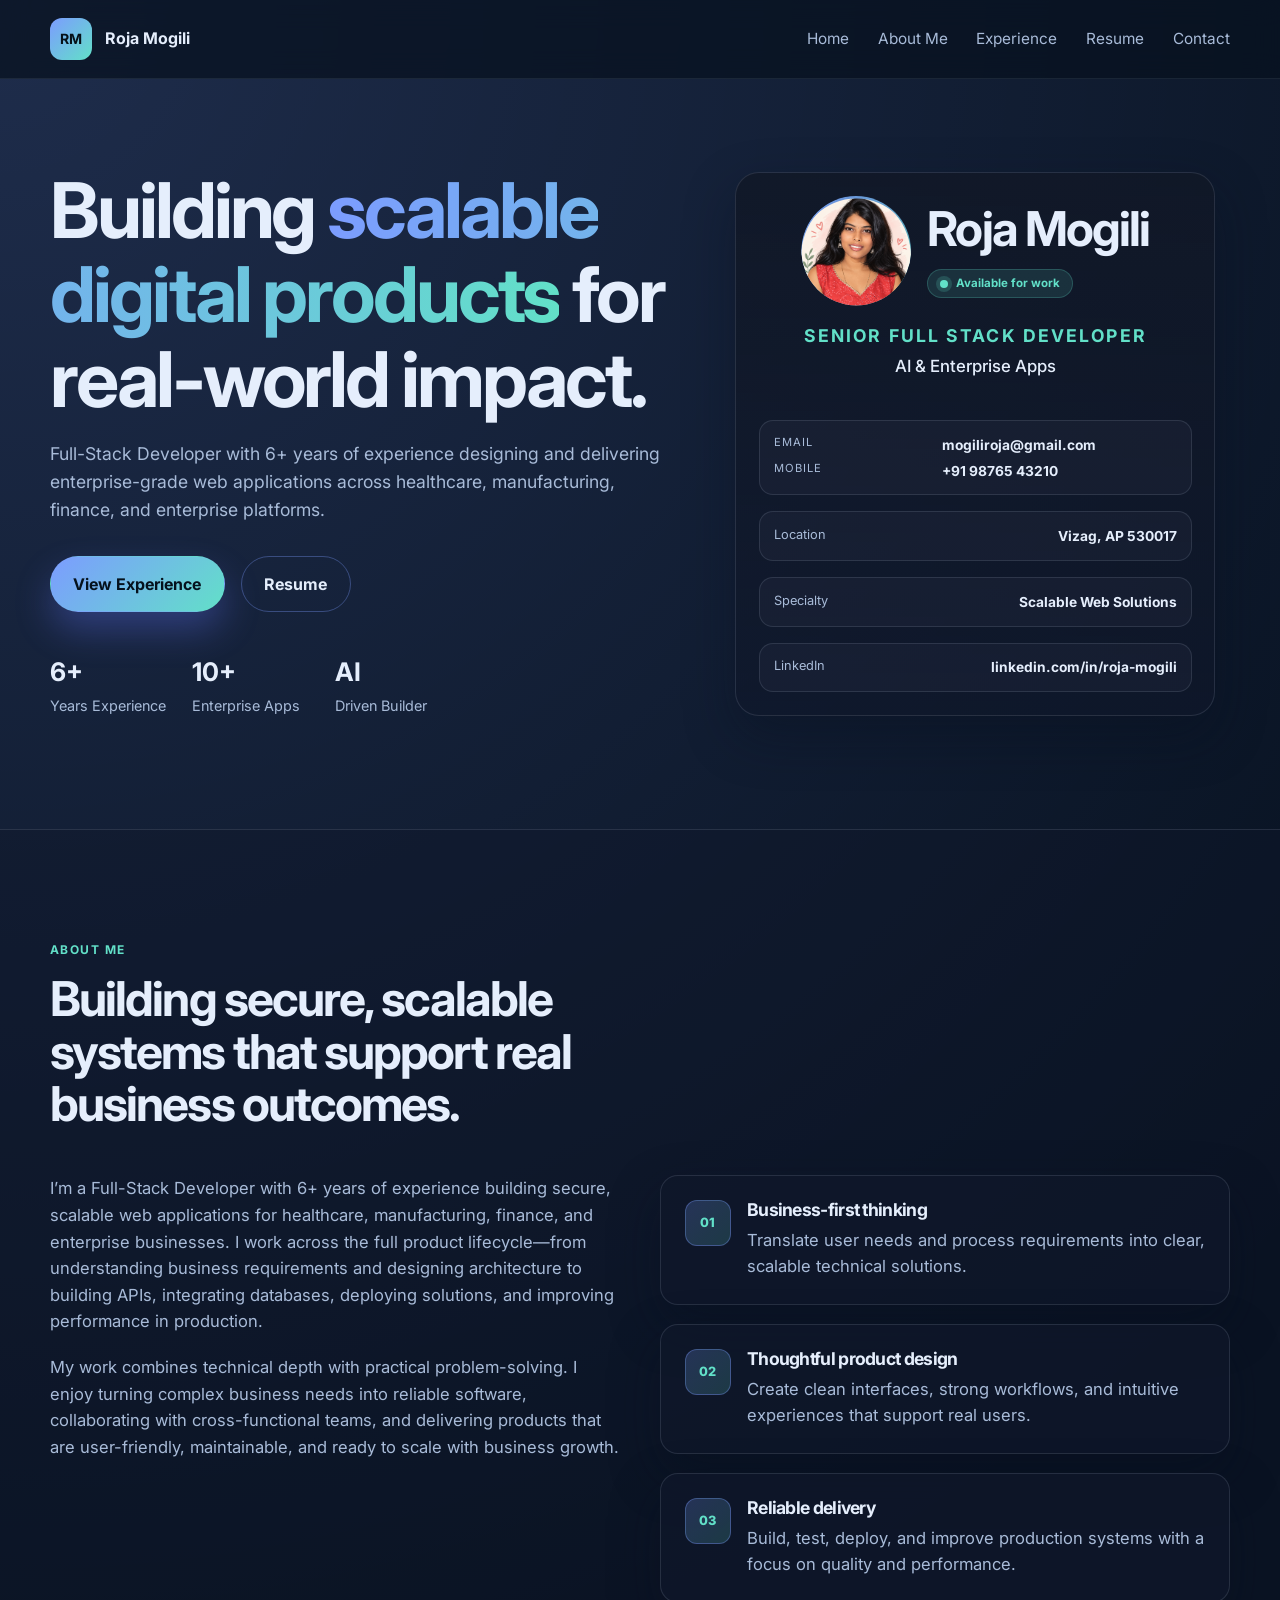
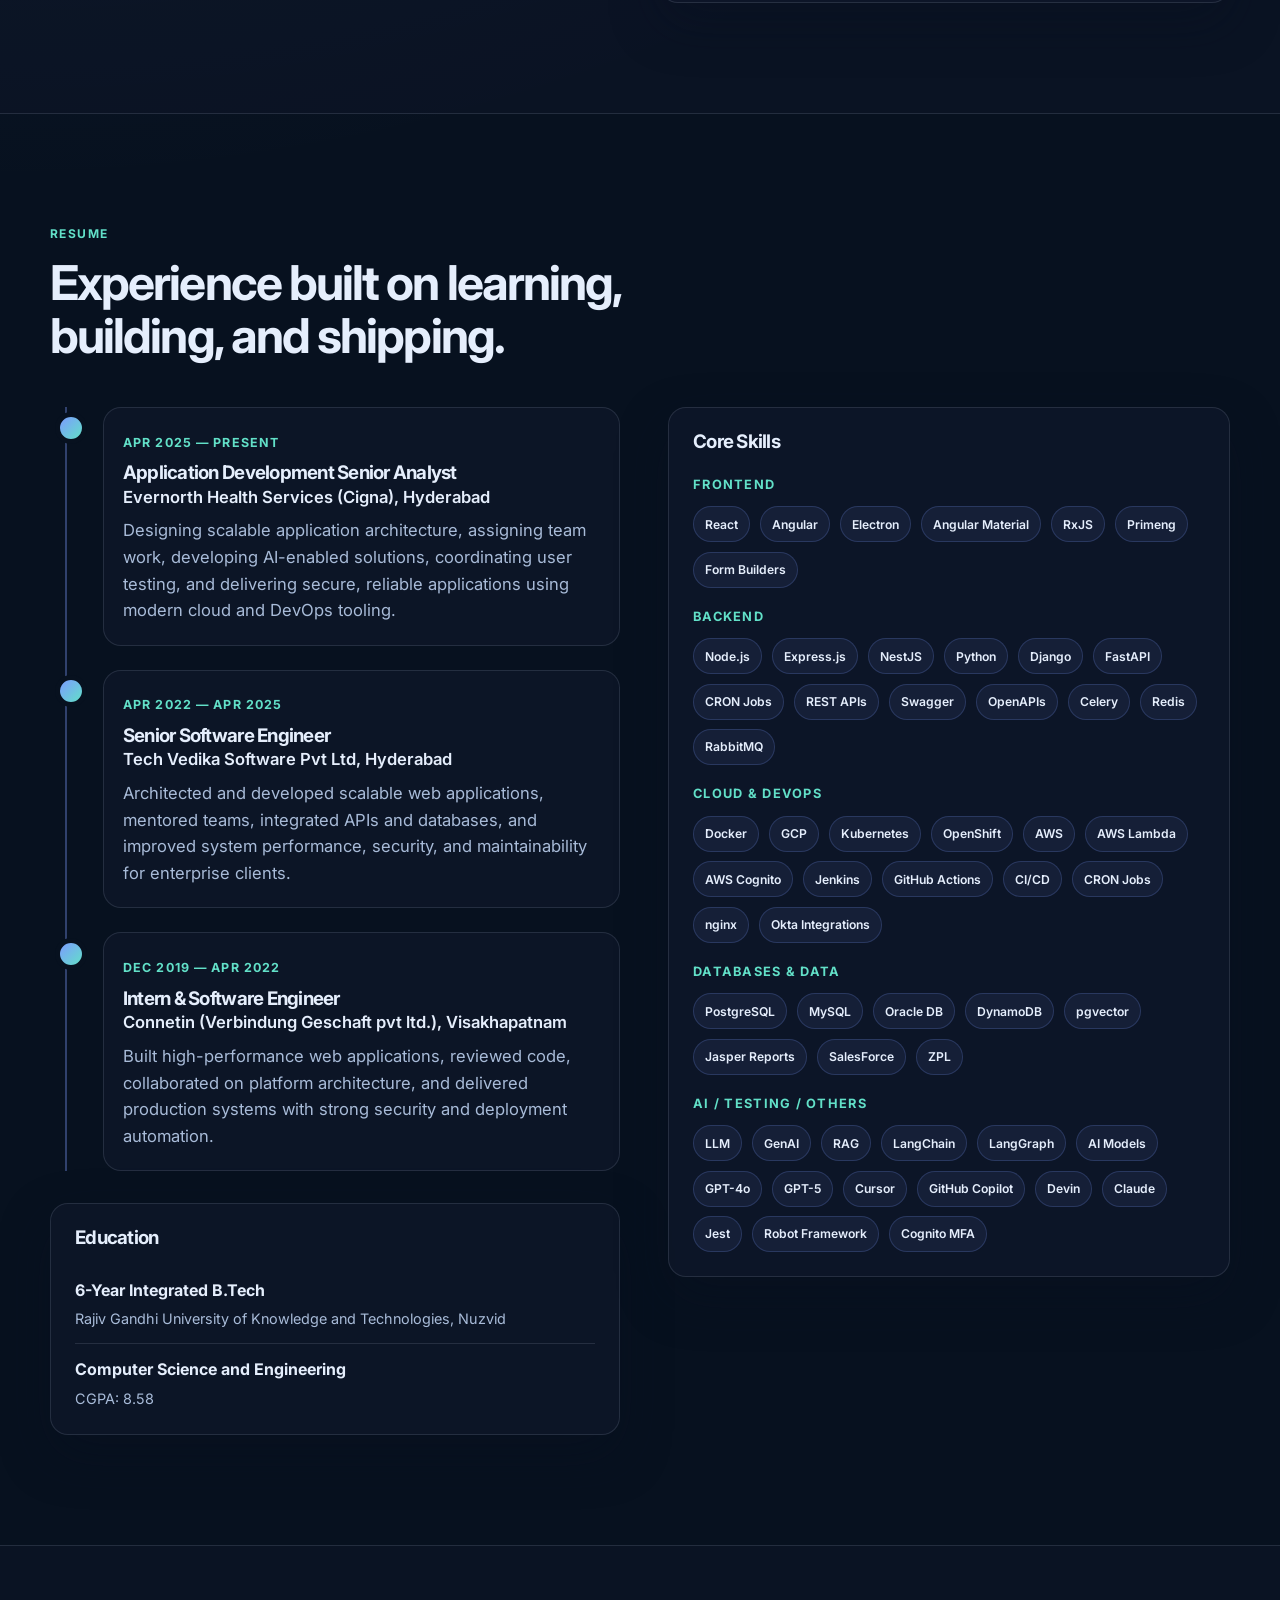
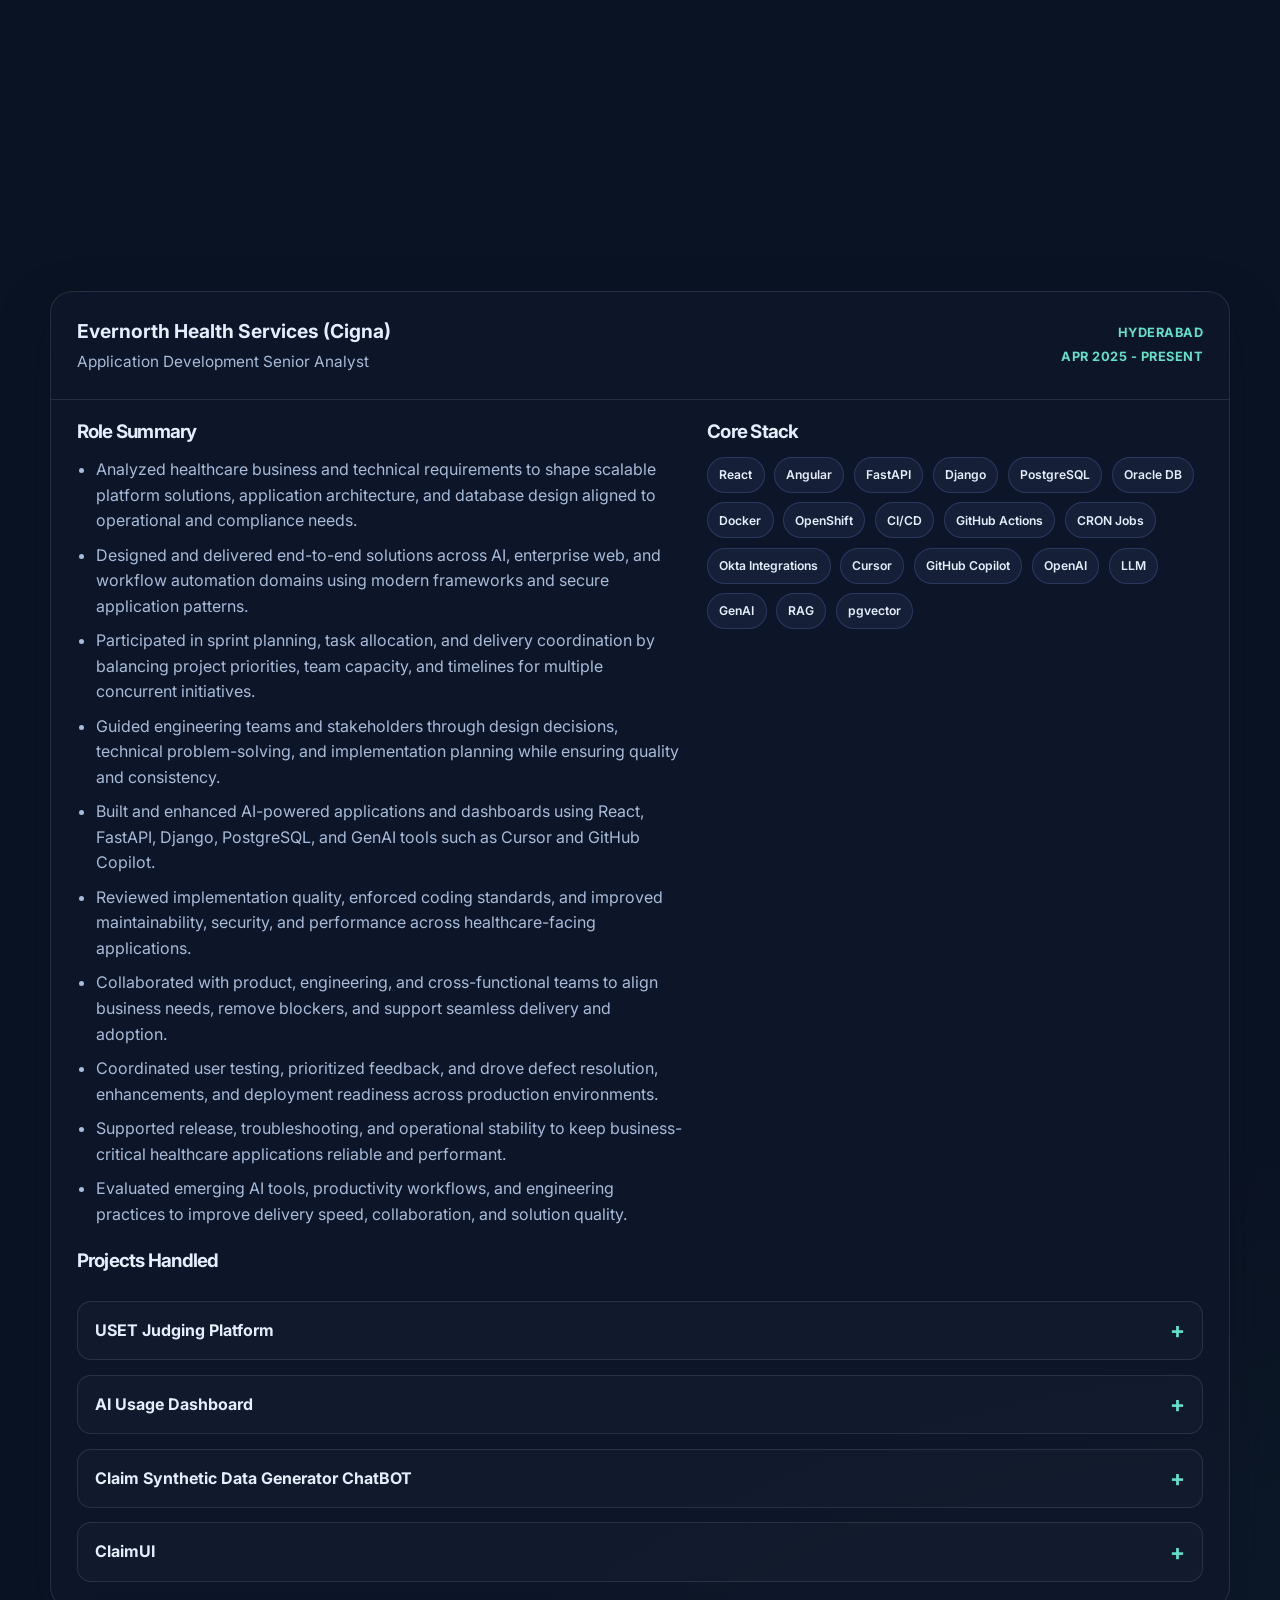
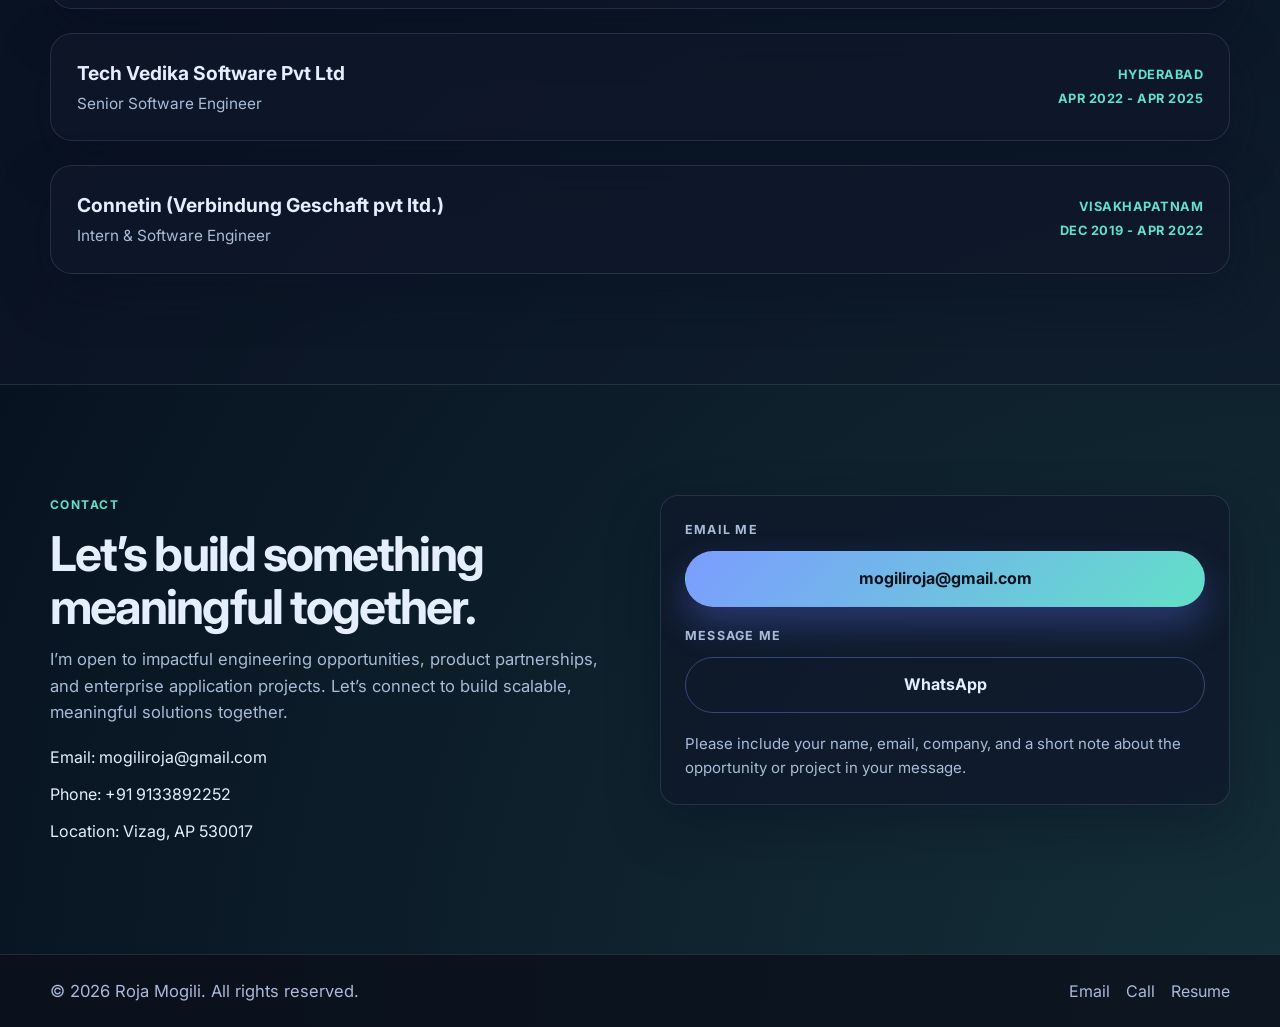
==== commit ed80b49d: "app-name" ====
--- a/index.html
+++ b/index.html
@@ -791,11 +791,11 @@
 
                     <div class="project-accordion">
                       <button class="project-toggle" type="button" aria-expanded="false">
-                        AT/BT Machine Data Sync
-                      </button>
-                      <div class="project-body">
-                        <p>
-                          AT/BT Machine Sync is a desktop application built for cylinder manufacturing quality testing. It provides secure authentication and authorization for users,
+                        Flash AT App
+                      </button>
+                      <div class="project-body">
+                        <p>
+                          Flash AT App is a desktop application built for cylinder manufacturing quality testing. It provides secure authentication and authorization for users,
                           captures live machine test data as soon as an AT/BT test starts, and syncs the results to the central database through APIs connected to a Django backend.
                           The application continuously monitors production testing activity and pushes real-time test details to the BIS application for the specific batch being processed.
                         </p>
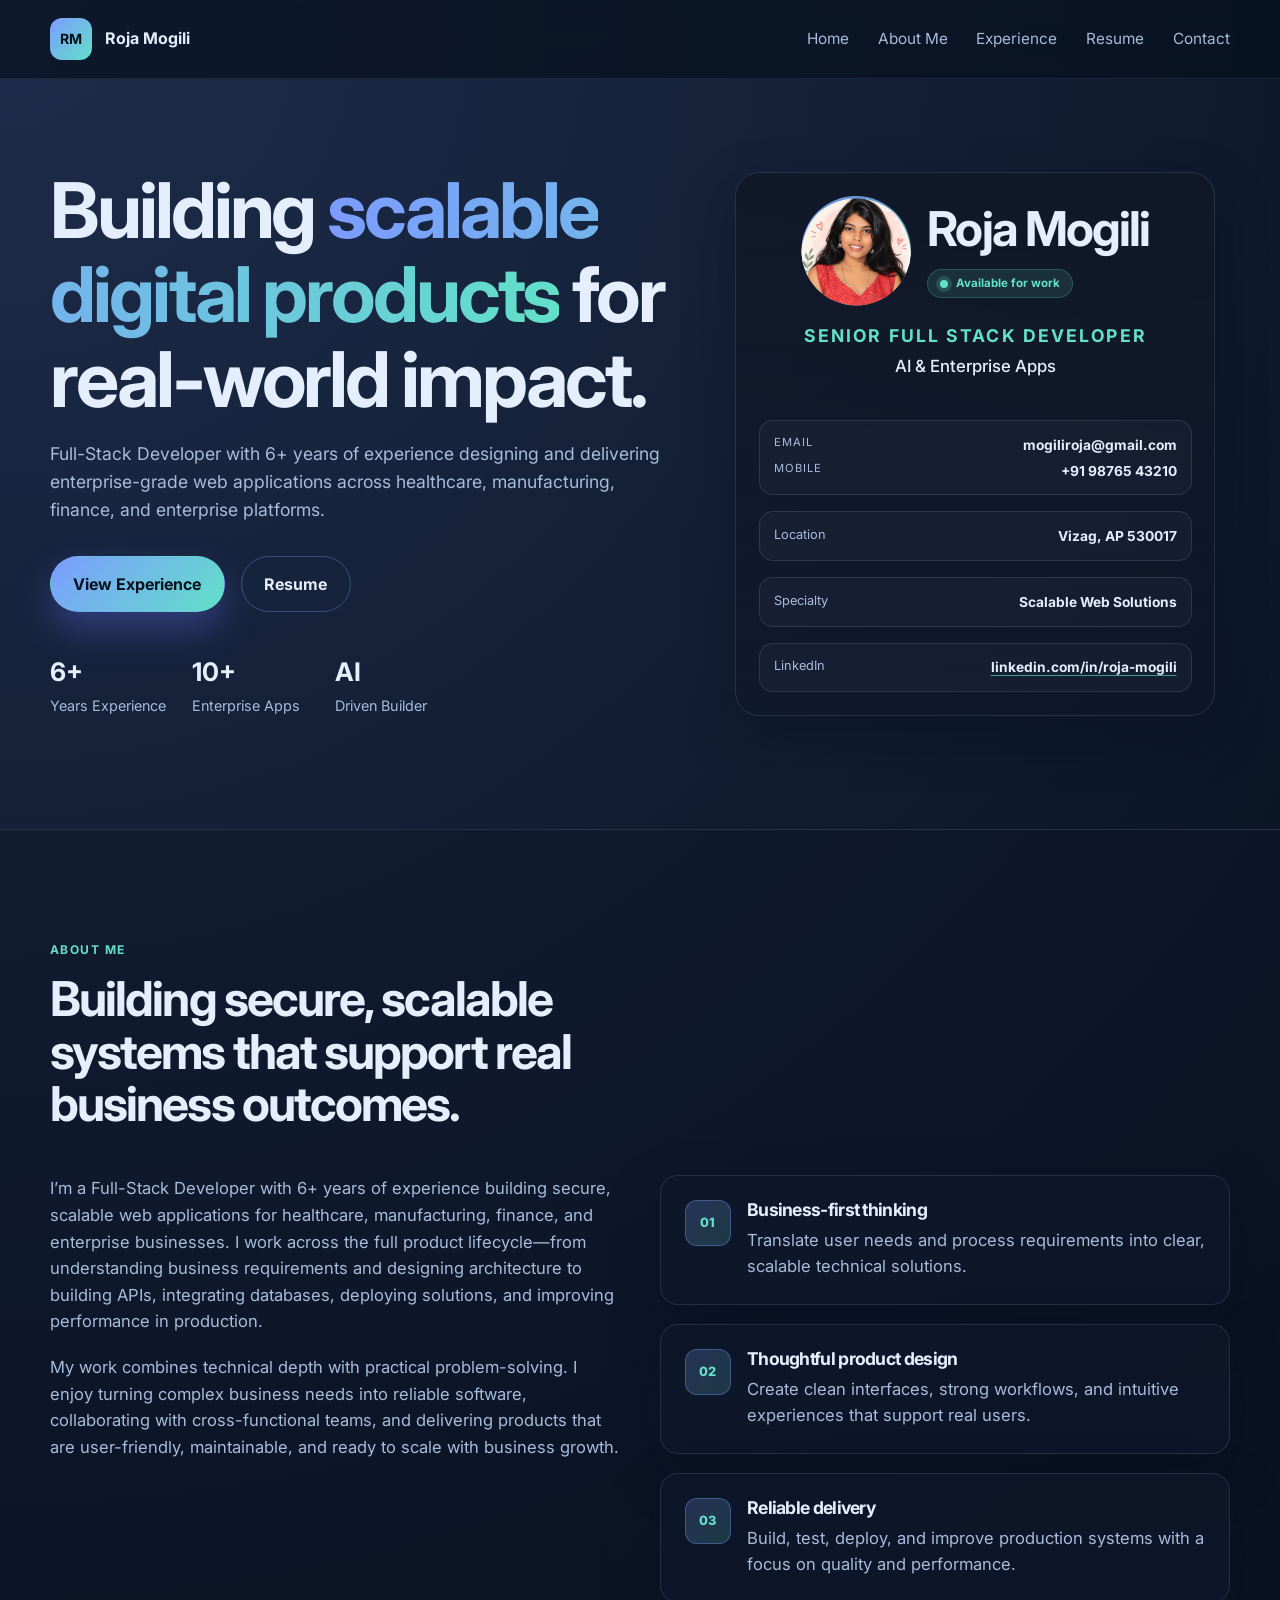
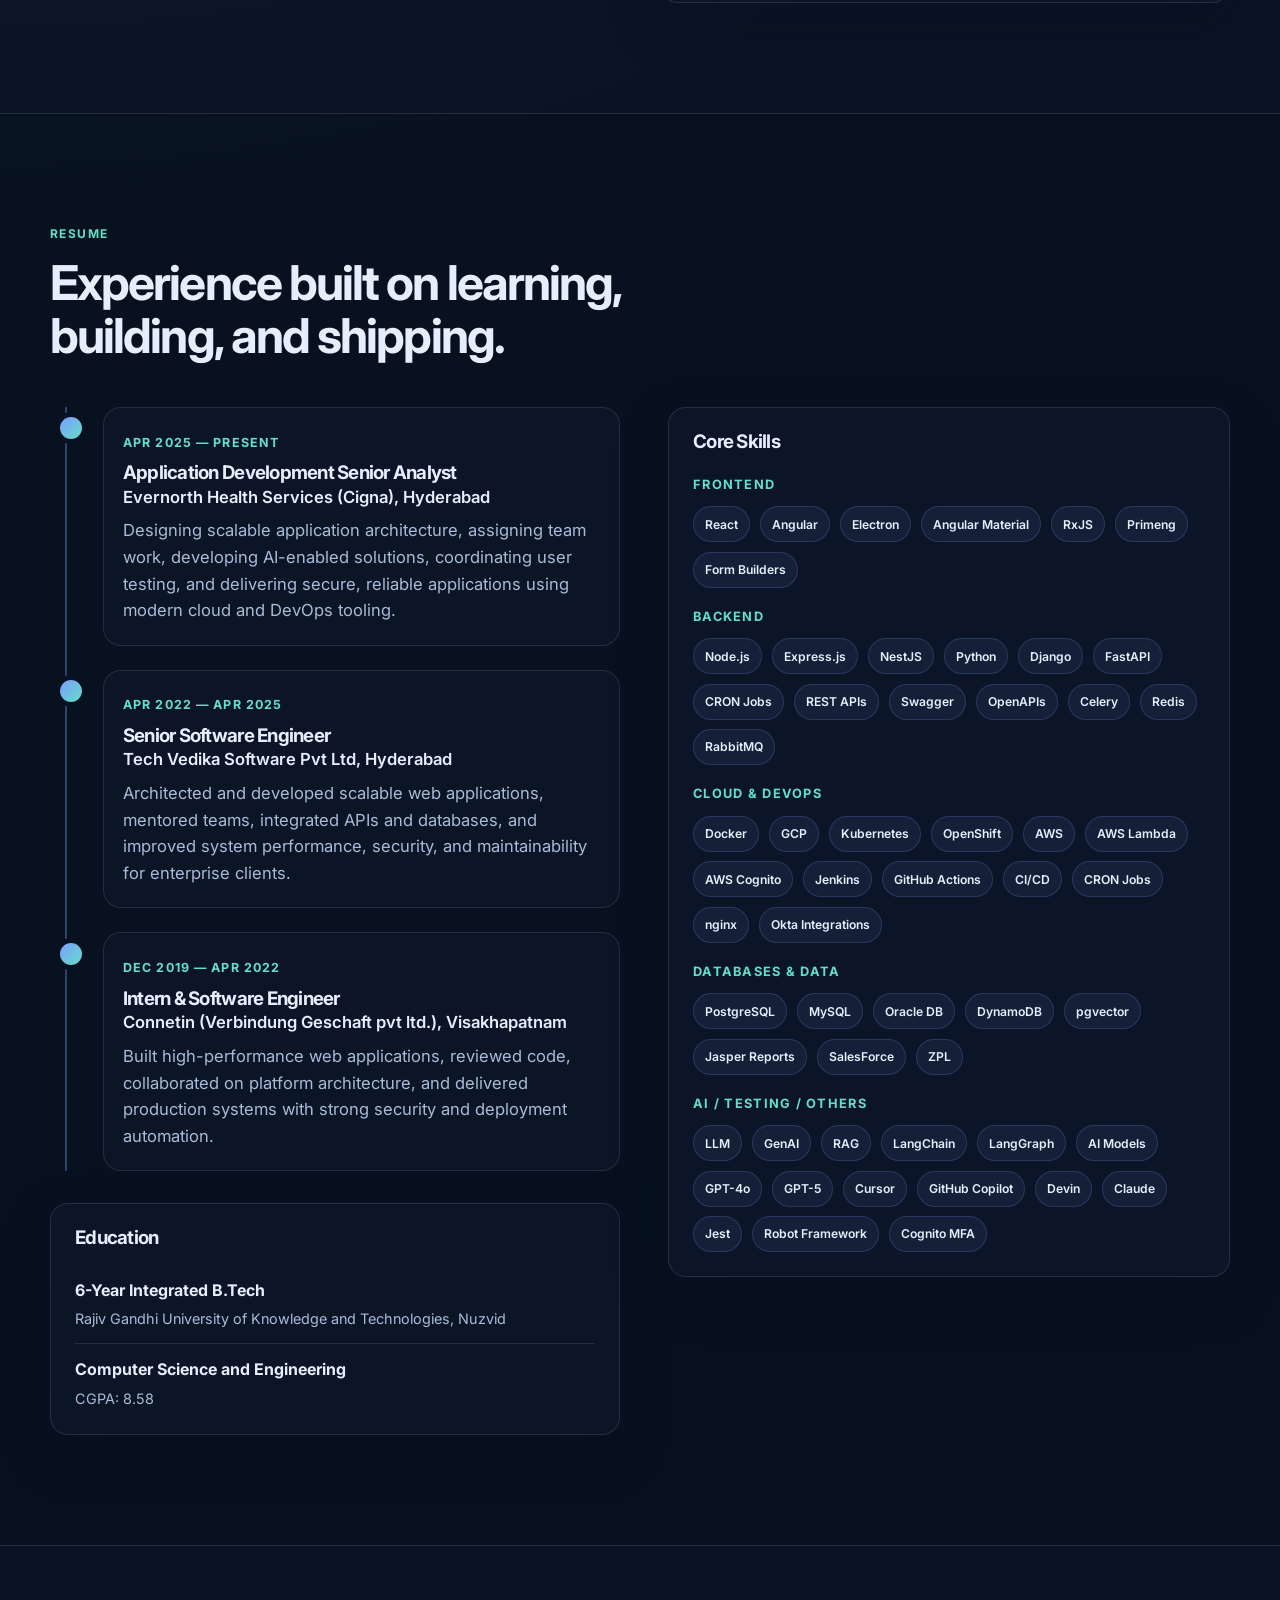
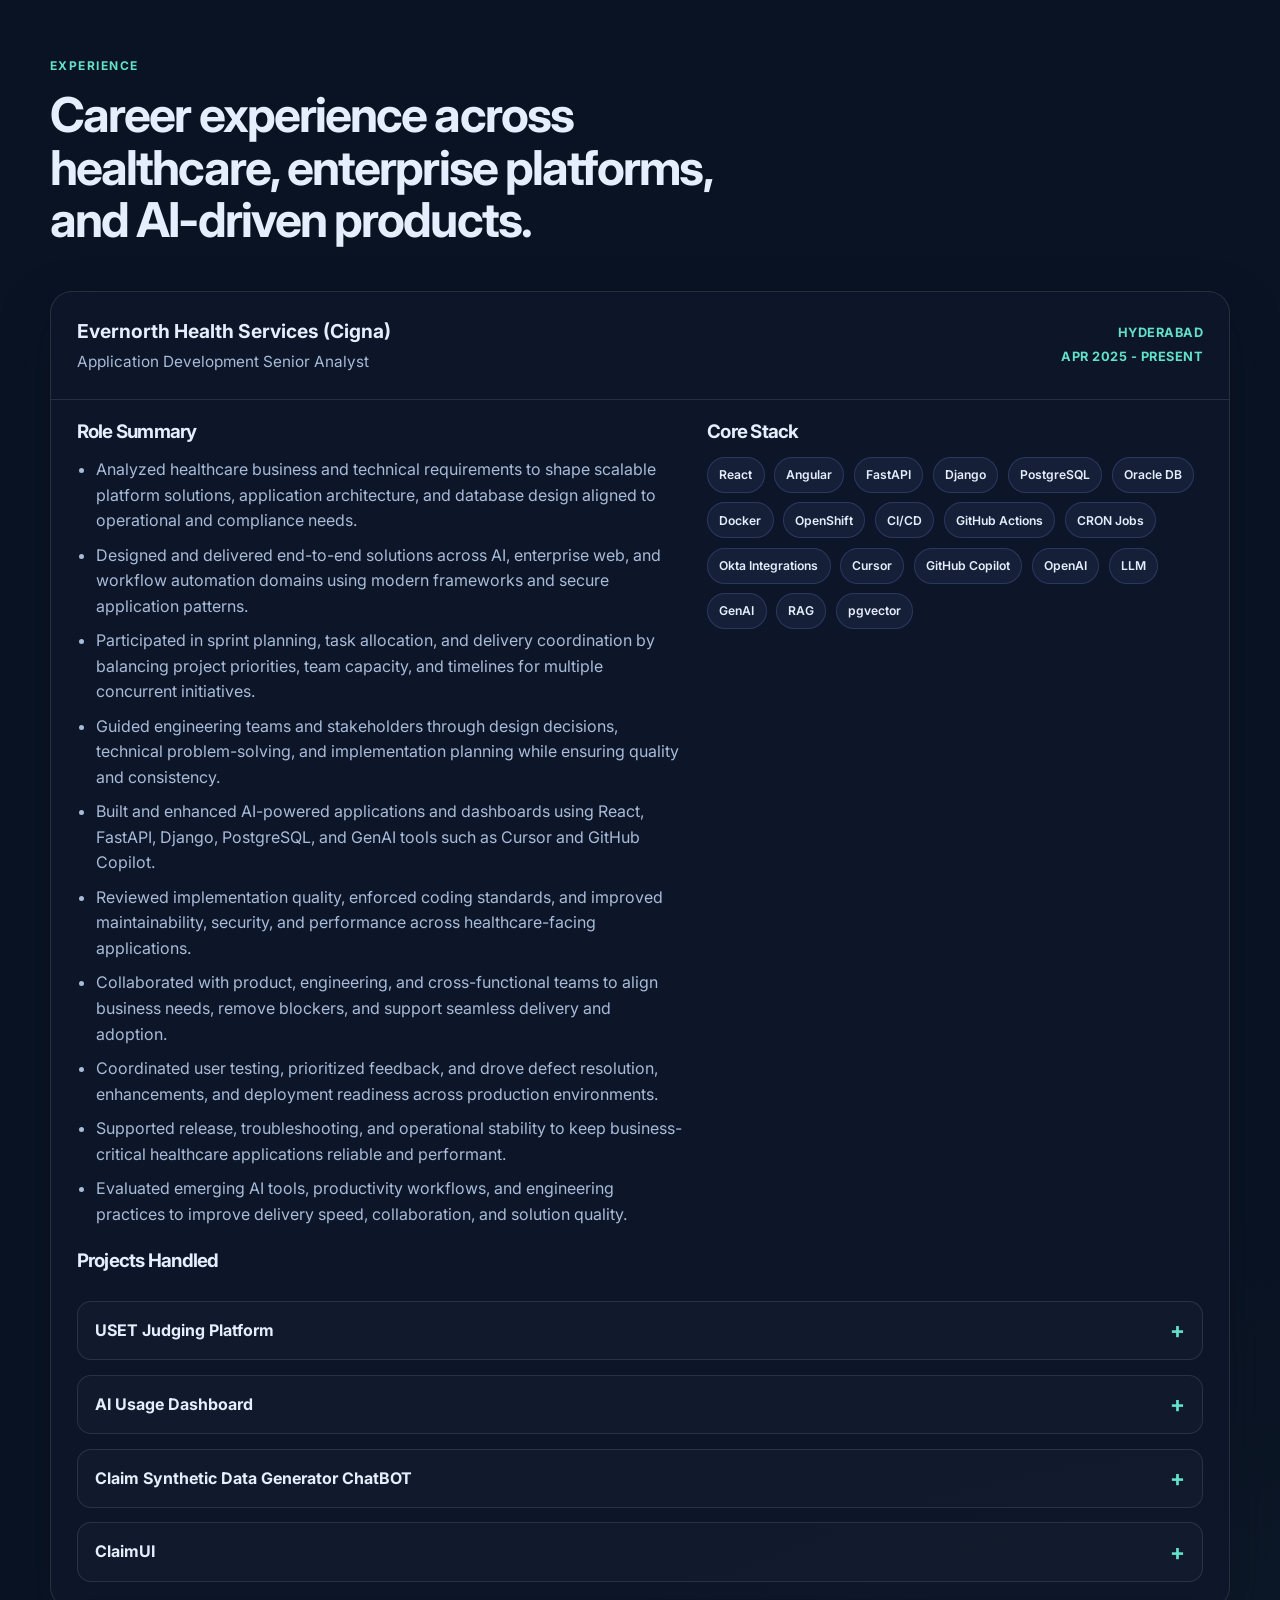
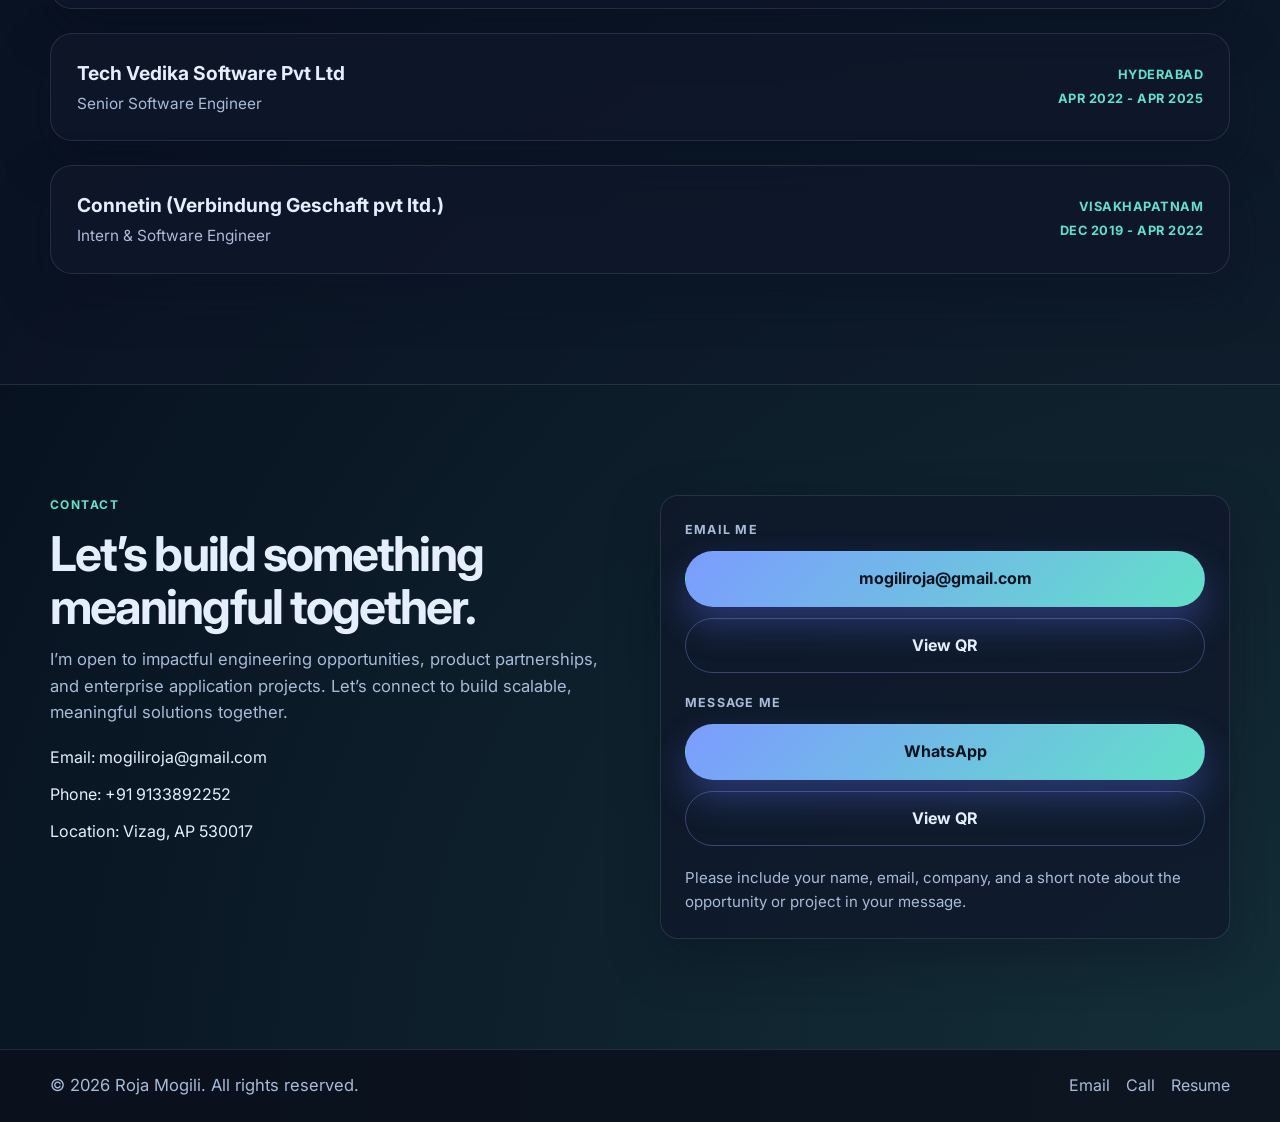
==== commit 60aa5c33: "qr and ui changes" ====
--- a/index.html
+++ b/index.html
@@ -113,7 +113,7 @@
                   </div>
                   <div>
                     <span>LinkedIn</span>
-                    <strong>linkedin.com/in/roja-mogili</strong>
+                    <strong><a class="profile-link" href="https://www.linkedin.com/in/roja-mogili" target="_blank" rel="noopener noreferrer">linkedin.com/in/roja-mogili</a></strong>
                   </div>
                 </div>
               </div>
@@ -868,11 +868,13 @@
               <div class="contact-action">
                 <span class="contact-label">Email me</span>
                 <a class="button primary" href="mailto:mogiliroja@gmail.com?subject=Portfolio%20Inquiry&body=Hello%20Roja,%0A%0APlease%20share%20the%20details%20about%20the%20role%20or%20project.%0A%0AName:%0AEmail:%0ACompany:%0AProject%20or%20role%20details:%0A">mogiliroja@gmail.com</a>
+                <button class="button secondary qr-trigger" type="button" data-qr-src="files/email-qr.svg" data-qr-title="Email Roja Mogili" data-qr-alt="QR code to send an email to mogiliroja@gmail.com">View QR</button>
               </div>
 
               <div class="contact-action">
                 <span class="contact-label">Message me</span>
-                <a class="button secondary" href="https://wa.me/919133892252?text=Hello%20Roja,%0A%0AI%20want%20to%20connect%20about%20a%20role%20or%20project.%0A%0AName:%0AEmail:%0ACompany:%0AProject%20details:%0A" target="_blank" rel="noopener noreferrer">WhatsApp</a>
+                <a class="button primary" href="https://wa.me/919133892252?text=Hello%20Roja,%0A%0AI%20want%20to%20connect%20about%20a%20role%20or%20project.%0A%0AName:%0AEmail:%0ACompany:%0AProject%20details:%0A" target="_blank" rel="noopener noreferrer">WhatsApp</a>
+                <button class="button secondary qr-trigger" type="button" data-qr-src="files/whatsapp-qr.svg" data-qr-title="Connect on WhatsApp" data-qr-alt="QR code to start a WhatsApp chat with +91 91338 92252">View QR</button>
               </div>
 
               <p class="contact-note">
@@ -880,6 +882,14 @@
               </p>
             </div>
           </div>
+          <dialog class="qr-dialog" id="contact-qr-dialog" aria-labelledby="qr-dialog-title">
+            <div class="qr-dialog-header">
+              <h3 id="qr-dialog-title"></h3>
+              <button class="button secondary qr-dialog-close" type="button">Close</button>
+            </div>
+            <img class="qr-dialog-image" alt="" />
+            <p class="qr-dialog-note">Scan this code with your phone.</p>
+          </dialog>
         </section>
       </main>
 
--- a/styles.css
+++ b/styles.css
@@ -406,9 +406,8 @@
   border: 1px solid var(--line);
 }
 
-.communication-card {
+.card-details > .communication-card {
   display: block;
-  padding: 0.9rem 1rem;
 }
 
 .communication-card > span {
@@ -418,7 +417,7 @@
 
 .communication-pair {
   display: grid;
-  grid-template-columns: 1fr 1fr;
+  grid-template-columns: minmax(0, 1fr) minmax(0, 1.6fr);
   gap: 0.9rem;
 }
 
@@ -434,6 +433,15 @@
   text-transform: uppercase;
 }
 
+.communication-pair div:last-child {
+  min-width: 0;
+  text-align: right;
+}
+
+.communication-pair strong {
+  overflow-wrap: anywhere;
+}
+
 .card-details span {
   color: var(--muted);
   font-size: 0.8rem;
@@ -442,6 +450,17 @@
 .card-details strong {
   font-size: 0.86rem;
   color: var(--text);
+}
+
+.profile-link {
+  text-decoration: underline;
+  text-decoration-color: rgba(98, 224, 200, 0.65);
+  text-underline-offset: 3px;
+}
+
+.profile-link:hover,
+.profile-link:focus-visible {
+  color: var(--accent);
 }
 
 .about-grid,
@@ -875,6 +894,60 @@
 .contact-action {
   display: grid;
   gap: 0.7rem;
+}
+
+.qr-dialog {
+  width: min(360px, calc(100% - 2rem));
+  margin: auto;
+  padding: 1.25rem;
+  border: 1px solid var(--line);
+  border-radius: var(--radius-md);
+  background: #0f172a;
+  color: var(--text);
+  box-shadow: var(--shadow);
+}
+
+.qr-dialog::backdrop {
+  background: rgba(3, 8, 18, 0.78);
+  backdrop-filter: blur(3px);
+}
+
+.qr-dialog-header {
+  display: flex;
+  align-items: center;
+  justify-content: space-between;
+  gap: 1rem;
+  margin-bottom: 1rem;
+}
+
+.qr-dialog-header h3 {
+  margin: 0;
+  font-size: 1.1rem;
+}
+
+.qr-dialog-close {
+  padding: 0.55rem 0.8rem;
+  flex-shrink: 0;
+}
+
+.qr-dialog-header .qr-dialog-close {
+  width: auto;
+}
+
+.qr-dialog-image {
+  display: block;
+  width: min(100%, 240px);
+  height: auto;
+  margin: 0 auto;
+  padding: 8px;
+  border-radius: 4px;
+  background: #fff;
+}
+
+.qr-dialog-note {
+  margin: 0.9rem 0 0;
+  color: var(--muted);
+  text-align: center;
 }
 
 .contact-label {
@@ -1129,14 +1202,25 @@
     font-size: 1.8rem;
   }
 
-  .card-details > div {
-    flex-direction: column;
-    align-items: flex-start;
+  .card-details > div:not(.communication-card) {
+    display: grid;
+    grid-template-columns: minmax(0, 1fr) minmax(0, 1.6fr);
+    align-items: center;
     padding: 0.75rem 0.8rem;
   }
 
+  .card-details > .communication-card {
+    padding: 0.75rem 0.8rem;
+  }
+
+  .card-details > div:not(.communication-card) strong {
+    min-width: 0;
+    overflow-wrap: anywhere;
+    text-align: right;
+  }
+
   .communication-pair {
-    grid-template-columns: 1fr;
+    grid-template-columns: minmax(0, 0.8fr) minmax(0, 1.6fr);
   }
 
   .tags span {
